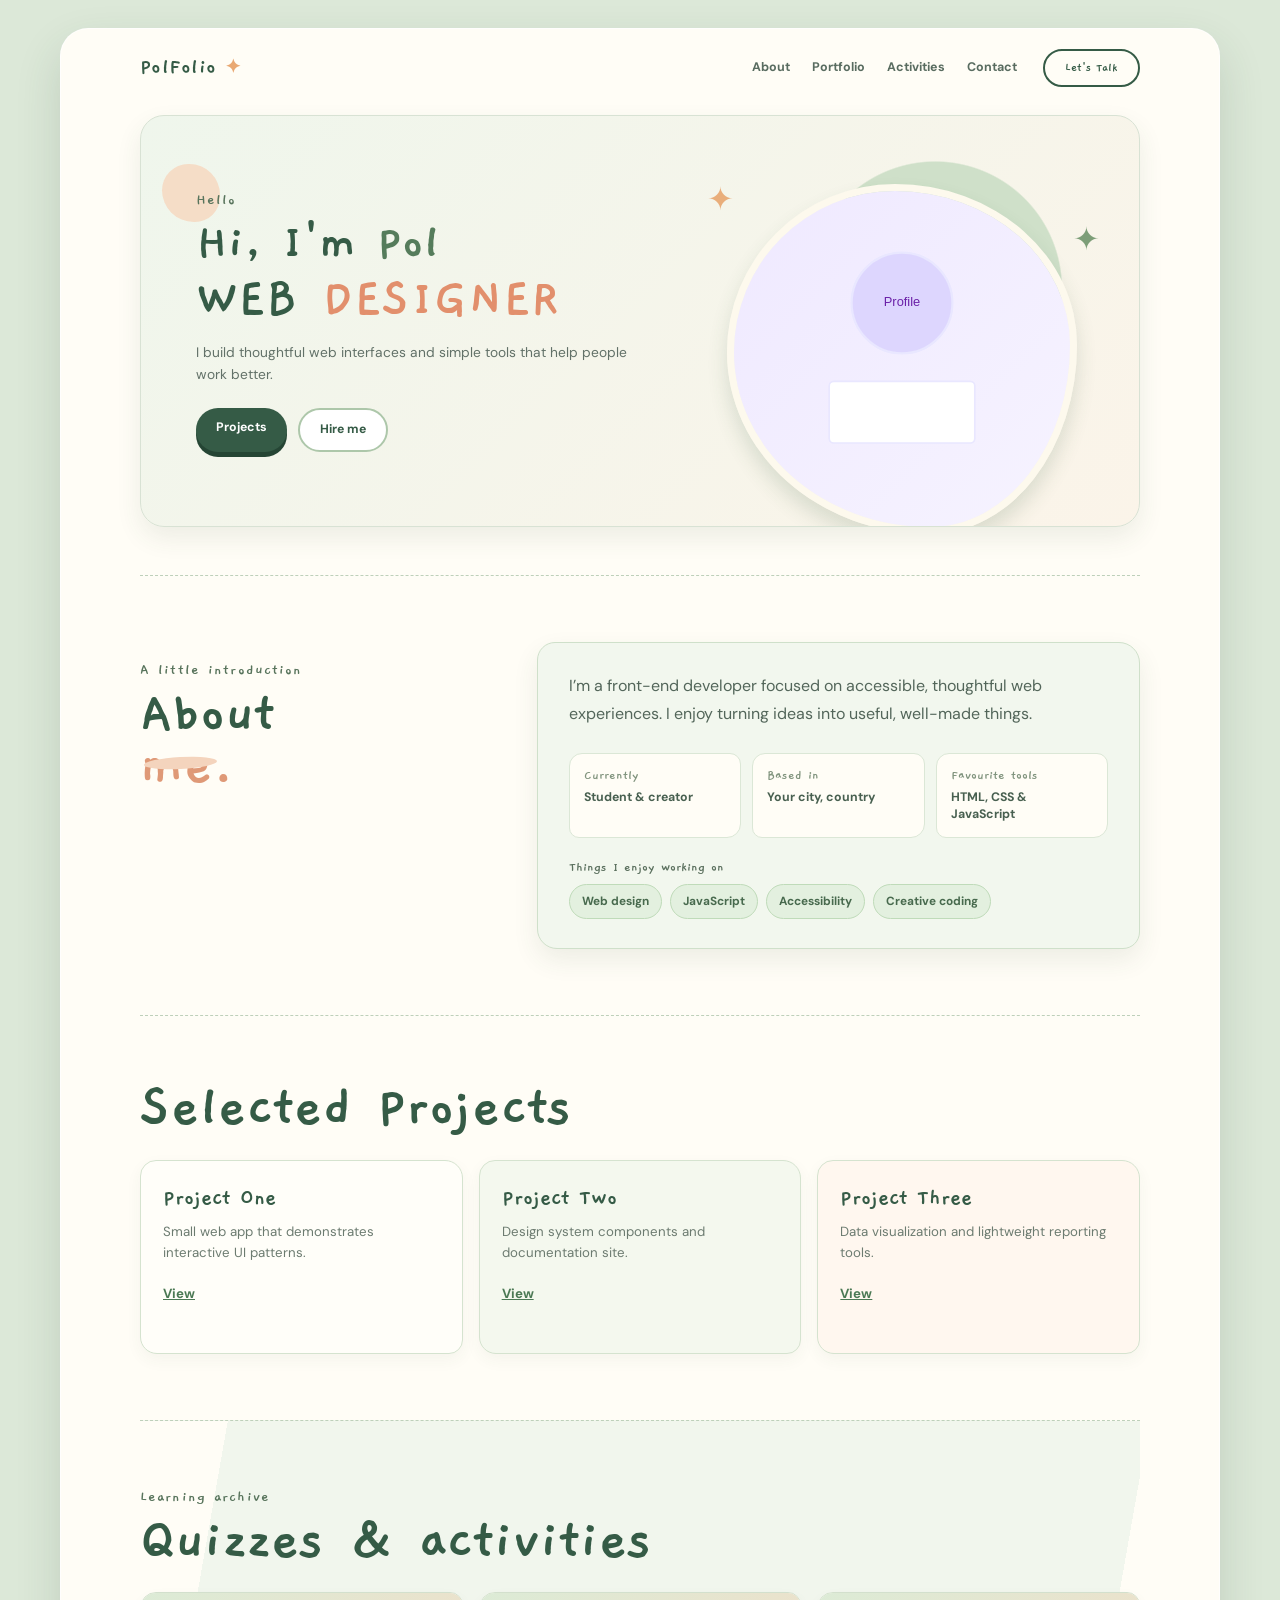
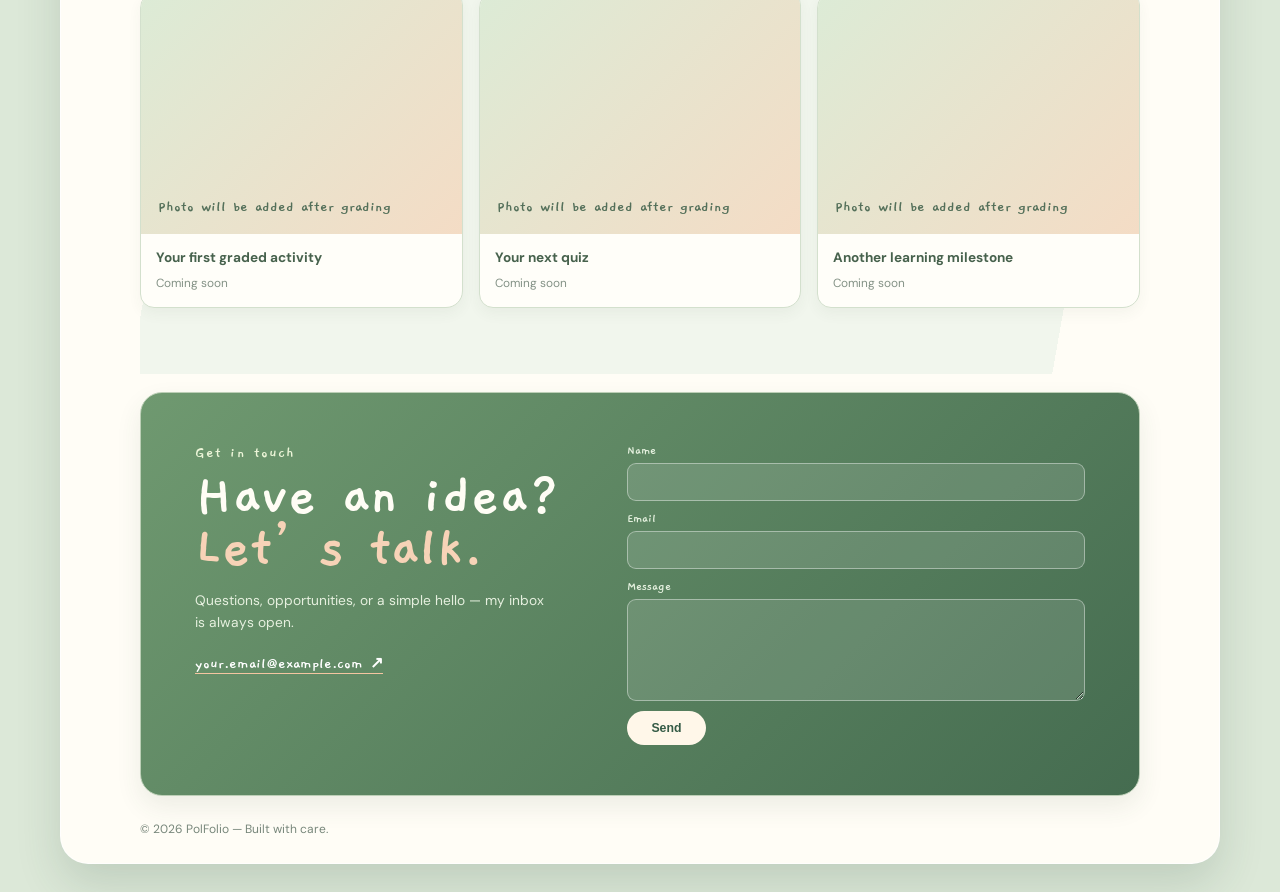
==== index.html @ 937858d8 "Redesign site with Hirono-inspired green theme" ====
<!doctype html>
<html lang="en">
<head>
  <meta charset="utf-8" />
  <meta name="viewport" content="width=device-width,initial-scale=1" />
  <title>PolFolio — Portfolio</title>
  <link rel="stylesheet" href="styles.css">
  <link rel="preconnect" href="https://fonts.googleapis.com">
  <link rel="preconnect" href="https://fonts.gstatic.com" crossorigin>
  <link href="https://fonts.googleapis.com/css2?family=DM+Sans:wght@400;500;600;700&family=Gaegu:wght@400;700&display=swap" rel="stylesheet">
  <meta name="description" content="Portfolio site showcasing projects, skills, and contact." />
  <link rel="icon" href="assets/favicon.ico">
</head>
<body>
  <header class="site-header">
    <div class="container header-inner">
      <a class="logo" href="#">PolFolio</a>
      <nav class="nav" id="site-nav">
        <a href="#about">About</a>
        <a href="#projects">Portfolio</a>
        <a href="#activities">Activities</a>
        <a href="#contact">Contact</a>
      </nav>
      <a class="cta-top" href="#contact">Let's Talk</a>
      <button class="nav-toggle" aria-label="Toggle navigation">☰</button>
    </div>
  </header>

  <main>
    <section class="hero">
      <div class="hero-card container">
        <div class="hero-left">
          <p class="eyebrow">Hello</p>
          <h1 class="hero-title">Hi, I'm <strong>Pol</strong></h1>
          <h2 class="role">WEB <span class="accent">DESIGNER</span></h2>
          <p class="lede">I build thoughtful web interfaces and simple tools that help people work better.</p>
          <div class="hero-cta">
            <a class="btn primary" href="#projects">Projects</a>
            <a class="btn outline" href="#contact">Hire me</a>
          </div>
        </div>
        <div class="hero-right">
          <img class="hero-image" src="assets/profile-placeholder.svg" alt="Profile image placeholder">
        </div>
      </div>
    </section>

    <section id="about" class="about container">
      <div class="about-title">
        <p class="eyebrow">A little introduction</p>
        <h2>About<br><span>me.</span></h2>
      </div>
      <div class="about-body">
        <p class="about-lead">I’m a front-end developer focused on accessible, thoughtful web experiences. I enjoy turning ideas into useful, well-made things.</p>
        <div class="about-facts">
          <div><small>Currently</small><strong>Student &amp; creator</strong></div>
          <div><small>Based in</small><strong>Your city, country</strong></div>
          <div><small>Favourite tools</small><strong>HTML, CSS &amp; JavaScript</strong></div>
        </div>
        <p class="skills-label">Things I enjoy working on</p>
        <ul class="skills">
          <li>Web design</li>
          <li>JavaScript</li>
          <li>Accessibility</li>
          <li>Creative coding</li>
        </ul>
      </div>
    </section>

    <section id="projects" class="projects container">
      <h2>Selected Projects</h2>
      <div class="grid">
        <article class="card">
          <h3>Project One</h3>
          <p>Small web app that demonstrates interactive UI patterns.</p>
          <p><a href="work/project-one.html">View</a></p>
        </article>
        <article class="card">
          <h3>Project Two</h3>
          <p>Design system components and documentation site.</p>
          <p><a href="work/project-two.html">View</a></p>
        </article>
        <article class="card">
          <h3>Project Three</h3>
          <p>Data visualization and lightweight reporting tools.</p>
          <p><a href="work/project-three.html">View</a></p>
        </article>
      </div>
    </section>

    <section id="activities" class="activities container">
      <p class="eyebrow">Learning archive</p>
      <h2>Quizzes &amp; activities</h2>
      <div class="activity-grid" id="activity-grid" aria-live="polite"></div>
    </section>

    <section id="contact" class="contact container">
      <div class="contact-copy"><p class="eyebrow">Get in touch</p><h2>Have an idea?<br><span>Let’s talk.</span></h2><p>Questions, opportunities, or a simple hello — my inbox is always open.</p><a class="contact-email" href="mailto:your.email@example.com">your.email@example.com ↗</a></div>
      <form id="contact-form">
        <label>
          Name
          <input type="text" name="name" required>
        </label>
        <label>
          Email
          <input type="email" name="email" required>
        </label>
        <label>
          Message
          <textarea name="message" rows="5" required></textarea>
        </label>
        <button class="btn" type="submit">Send</button>
      </form>
    </section>
  </main>

  <footer class="site-footer">
    <div class="container">
      <p>© <span id="year"></span> PolFolio — Built with care.</p>
    </div>
  </footer>

  <dialog id="image-dialog"><button aria-label="Close image">×</button><img alt=""></dialog>

  <script src="script.js" defer></script>
</body>
</html>
---- styles.css ----
:root { --forest:#355b46; --leaf:#648c69; --sage:#dce8d8; --mist:#f4f7f0; --cream:#fffdf6; --peach:#f4d4bd; --ink:#34443b; --muted:#718077; --line:#d8e2d4; --shadow:0 11px 26px rgb(52 78 58 / .09); }
* { box-sizing:border-box; }
html { scroll-behavior:smooth; background:var(--sage); }
body { max-width:1160px; margin:28px auto; overflow-x:hidden; border:1px solid rgb(255 255 255 / .8); border-radius:28px; background:var(--cream); color:var(--ink); box-shadow:0 20px 45px rgb(45 72 54 / .16); font-family:"DM Sans",sans-serif; line-height:1.6; }
.container { width:min(100% - 64px,1000px); margin-inline:auto; }
.site-header { min-height:78px; }.header-inner { min-height:78px; display:flex; align-items:center; gap:26px; }.logo { color:var(--forest); text-decoration:none; font:700 1.45rem/1 "Gaegu",cursive; letter-spacing:.02em; }.logo::after { content:" ✦"; color:#e9a872; font-size:.8em; }.nav { display:flex; align-items:center; gap:22px; margin-left:auto; }.nav a { color:#596c60; text-decoration:none; font-size:.78rem; font-weight:700; }.nav a:hover { color:var(--forest); }.cta-top { padding:9px 20px; border:2px solid var(--forest); border-radius:999px; color:var(--forest); text-decoration:none; font:700 .82rem "Gaegu",cursive; }.cta-top:hover { background:var(--forest); color:white; }.nav-toggle { display:none; }

.hero { padding:8px 0 48px; }.hero-card { min-height:410px; display:grid; grid-template-columns:1.05fr .95fr; align-items:center; overflow:hidden; border:1px solid var(--line); border-radius:24px; background:linear-gradient(135deg,#eff6ec,#fbf4e9); box-shadow:var(--shadow); }.hero-left { position:relative; z-index:1; padding:52px 0 52px 55px; }.hero-left::before { content:""; position:absolute; z-index:-1; top:26px; left:21px; width:58px; height:58px; border-radius:46% 54% 44% 56%; background:#f7d8bf; opacity:.8; }.eyebrow { margin:0 0 8px; color:#58745c; font:700 1rem "Gaegu",cursive; letter-spacing:.07em; }.hero-title { margin:0; font:700 clamp(2.1rem,4vw,3.3rem)/.96 "Gaegu",cursive; color:var(--forest); }.hero-title strong { color:#557c5b; }.role { margin:7px 0 0; color:var(--forest); font:700 clamp(2.3rem,4.2vw,3.8rem)/.9 "Gaegu",cursive; letter-spacing:.02em; }.accent { color:#e28f6c; }.lede { max-width:440px; margin:18px 0 23px; color:#627168; font-size:.86rem; }.hero-cta { display:flex; gap:11px; }.btn { display:inline-block; padding:10px 20px; border-radius:999px; text-decoration:none; font-size:.77rem; font-weight:700; transition:transform .18s; }.btn:hover { transform:translateY(-2px) rotate(-1deg); }.btn.primary { background:var(--forest); color:white; box-shadow:0 5px 0 #254534; }.btn.outline { border:2px solid #adc7aa; color:var(--forest); background:white; }.hero-right { position:relative; height:410px; align-self:end; display:flex; align-items:end; justify-content:center; background:radial-gradient(circle at 57% 42%,#cfe0c9 0 35%,transparent 35.4%); }.hero-right::before,.hero-right::after { content:"✦"; position:absolute; color:#e9ae7b; font:2rem "Gaegu",cursive; }.hero-right::before { top:64px; left:42px; }.hero-right::after { right:39px; top:104px; color:#7d9e78; }.hero-image { position:relative; z-index:1; width:min(100%,350px); height:350px; margin-bottom:-8px; object-fit:cover; border:7px solid #fdf9ed; border-radius:48% 52% 42% 58% / 48% 46% 54% 52%; box-shadow:0 12px 20px rgb(59 94 61 / .16); }

.about,.projects,.activities { padding:66px 0; border-top:1px dashed #bed0ba; }.about { display:grid; grid-template-columns:.72fr 1.28fr; gap:58px; }.about h2,.projects h2,.activities h2,.contact h2 { margin:0; color:var(--forest); font:700 clamp(2.5rem,4.7vw,4rem)/.86 "Gaegu",cursive; }.about-title { position:relative; padding-top:18px; }.about-title::after { content:""; position:absolute; left:4px; top:115px; width:73px; height:12px; border-radius:50%; background:#f4d4bd; transform:rotate(-3deg); }.about-title h2 span { color:#df9977; }.about-body { padding:29px 31px; border:1px solid #cfe0ca; border-radius:18px 21px 17px 20px; background:#f2f7ee; box-shadow:var(--shadow); }.about-lead { max-width:620px; margin:0; color:#53665a; font-size:1rem; line-height:1.75; }.about-facts { display:grid; grid-template-columns:repeat(3,1fr); gap:11px; margin:25px 0 20px; }.about-facts div { min-height:85px; padding:14px; border:1px solid #dbe7d6; border-radius:13px 11px 14px 10px; background:var(--cream); }.about-facts small { display:block; margin-bottom:5px; color:#81947e; font:700 .86rem "Gaegu",cursive; }.about-facts strong { display:block; color:#486050; font-size:.77rem; line-height:1.35; }.skills-label { margin:0 0 8px; color:#5b705e; font:700 .9rem "Gaegu",cursive; }.skills { display:flex; flex-wrap:wrap; gap:8px; padding:0; margin:0; list-style:none; }.skills li { padding:7px 12px; border:1px solid #bfdbb9; border-radius:999px; color:#486a4e; background:#e3f0df; font-size:.74rem; font-weight:700; }

.projects h2,.activities h2 { margin-bottom:26px; }.grid,.activity-grid { display:grid; grid-template-columns:repeat(3,1fr); gap:16px; }.card { min-height:194px; padding:22px; border:1px solid #d5e3cf; border-radius:16px 18px 14px 17px; background:#fffef9; box-shadow:0 6px 16px rgb(51 86 57 / .05); transition:transform .18s,box-shadow .18s; }.card:nth-child(2) { background:#f4f8ee; }.card:nth-child(3) { background:#fff7ef; }.card:hover { transform:translateY(-5px) rotate(-.5deg); box-shadow:var(--shadow); }.card h3 { margin:0 0 8px; color:var(--forest); font:700 1.5rem "Gaegu",cursive; }.card p { margin:0; color:#6c7b70; font-size:.83rem; }.card p + p { margin-top:20px; }.card a { color:#4b7954; font-weight:700; }
.activities { background:linear-gradient(100deg,transparent 0 8%,#f1f6ed 8% 92%,transparent 92%); }.activity-card { margin:0; overflow:hidden; border:1px solid #d3e0cd; border-radius:16px 13px 17px 14px; background:#fffef9; box-shadow:0 6px 14px rgb(53 84 59 / .05); cursor:pointer; transition:transform .18s; }.activity-card:hover { transform:rotate(-1deg) translateY(-3px); }.activity-card img,.image-placeholder { width:100%; aspect-ratio:4/3; display:block; object-fit:cover; }.image-placeholder { align-items:end; padding:17px; color:#54705a; background:linear-gradient(135deg,#dcebd6,#f4dcc5); display:flex; font:700 1.02rem "Gaegu",cursive; }.activity-card figcaption { padding:13px 15px; }.activity-card strong { display:block; color:#47624d; font-size:.85rem; }.activity-card small { color:#849286; font-size:.74rem; }

.contact { display:grid; grid-template-columns:.9fr 1.1fr; gap:58px; margin-top:18px; padding:50px 54px; border:1px solid #bccfb6; border-radius:22px; background:linear-gradient(135deg,#6f9970,#456c50); color:white; box-shadow:var(--shadow); }.contact .eyebrow { color:#ecf5d8; }.contact h2 { color:#fffdf5; }.contact h2 span { color:#f7d3b7; }.contact-copy > p:last-of-type { max-width:350px; margin:14px 0 0; color:#e6f0df; font-size:.86rem; }.contact-email { display:inline-block; margin-top:20px; color:white; font:700 1rem "Gaegu",cursive; text-decoration-color:#f4c5a1; text-underline-offset:5px; }.contact form { display:grid; gap:10px; margin:0; text-align:left; }.contact label { display:grid; gap:4px; color:#e5f1df; font:700 .8rem "Gaegu",cursive; }.contact input,.contact textarea { width:100%; padding:10px 12px; border:1px solid rgb(255 255 255 / .4); border-radius:9px; outline:0; background:rgb(255 255 255 / .12); color:white; font:inherit; }.contact input:focus,.contact textarea:focus { border-color:white; background:rgb(255 255 255 / .2); }.contact textarea { resize:vertical; }.contact button { width:max-content; padding:10px 24px; border:0; border-radius:999px; background:#fff7e9; color:var(--forest); cursor:pointer; }.site-footer { padding:24px 0; color:#77867a; font-size:.75rem; }.site-footer p { margin:0; }
dialog { max-width:min(900px,90vw); padding:0; border:0; background:transparent; } dialog::backdrop { background:rgb(37 62 43 / .78); } dialog img { display:block; max-width:100%; max-height:85vh; border:5px solid white; border-radius:15px; } dialog button { position:absolute; top:-43px; right:0; border:0; background:none; color:white; font-size:2rem; cursor:pointer; }
@media (max-width:720px) { html { background:var(--cream); } body { margin:0; border:0; border-radius:0; box-shadow:none; }.container { width:min(100% - 40px,1000px); }.site-header,.header-inner { min-height:64px; }.nav-toggle { display:block; margin-left:auto; border:0; background:none; color:var(--forest); font-size:1.4rem; }.nav { display:none; position:absolute; top:64px; left:0; right:0; z-index:2; padding:19px 20px; border-bottom:1px solid var(--line); background:var(--cream); flex-direction:column; align-items:flex-start; }.nav.open { display:flex; }.cta-top { display:none; }.hero { padding:0 0 43px; }.hero-card { grid-template-columns:1fr; }.hero-left { padding:43px 30px 22px; }.hero-right { height:260px; }.hero-image { width:235px; height:235px; }.about { grid-template-columns:1fr; gap:13px; }.about,.projects,.activities { padding:51px 0; }.about-facts { grid-template-columns:1fr; }.grid,.activity-grid { grid-template-columns:1fr; }.activities { margin-inline:-20px; padding-inline:20px; }.contact { grid-template-columns:1fr; gap:29px; margin-top:0; padding:38px 25px; border-radius:0; }.site-footer { padding:22px 0; } }
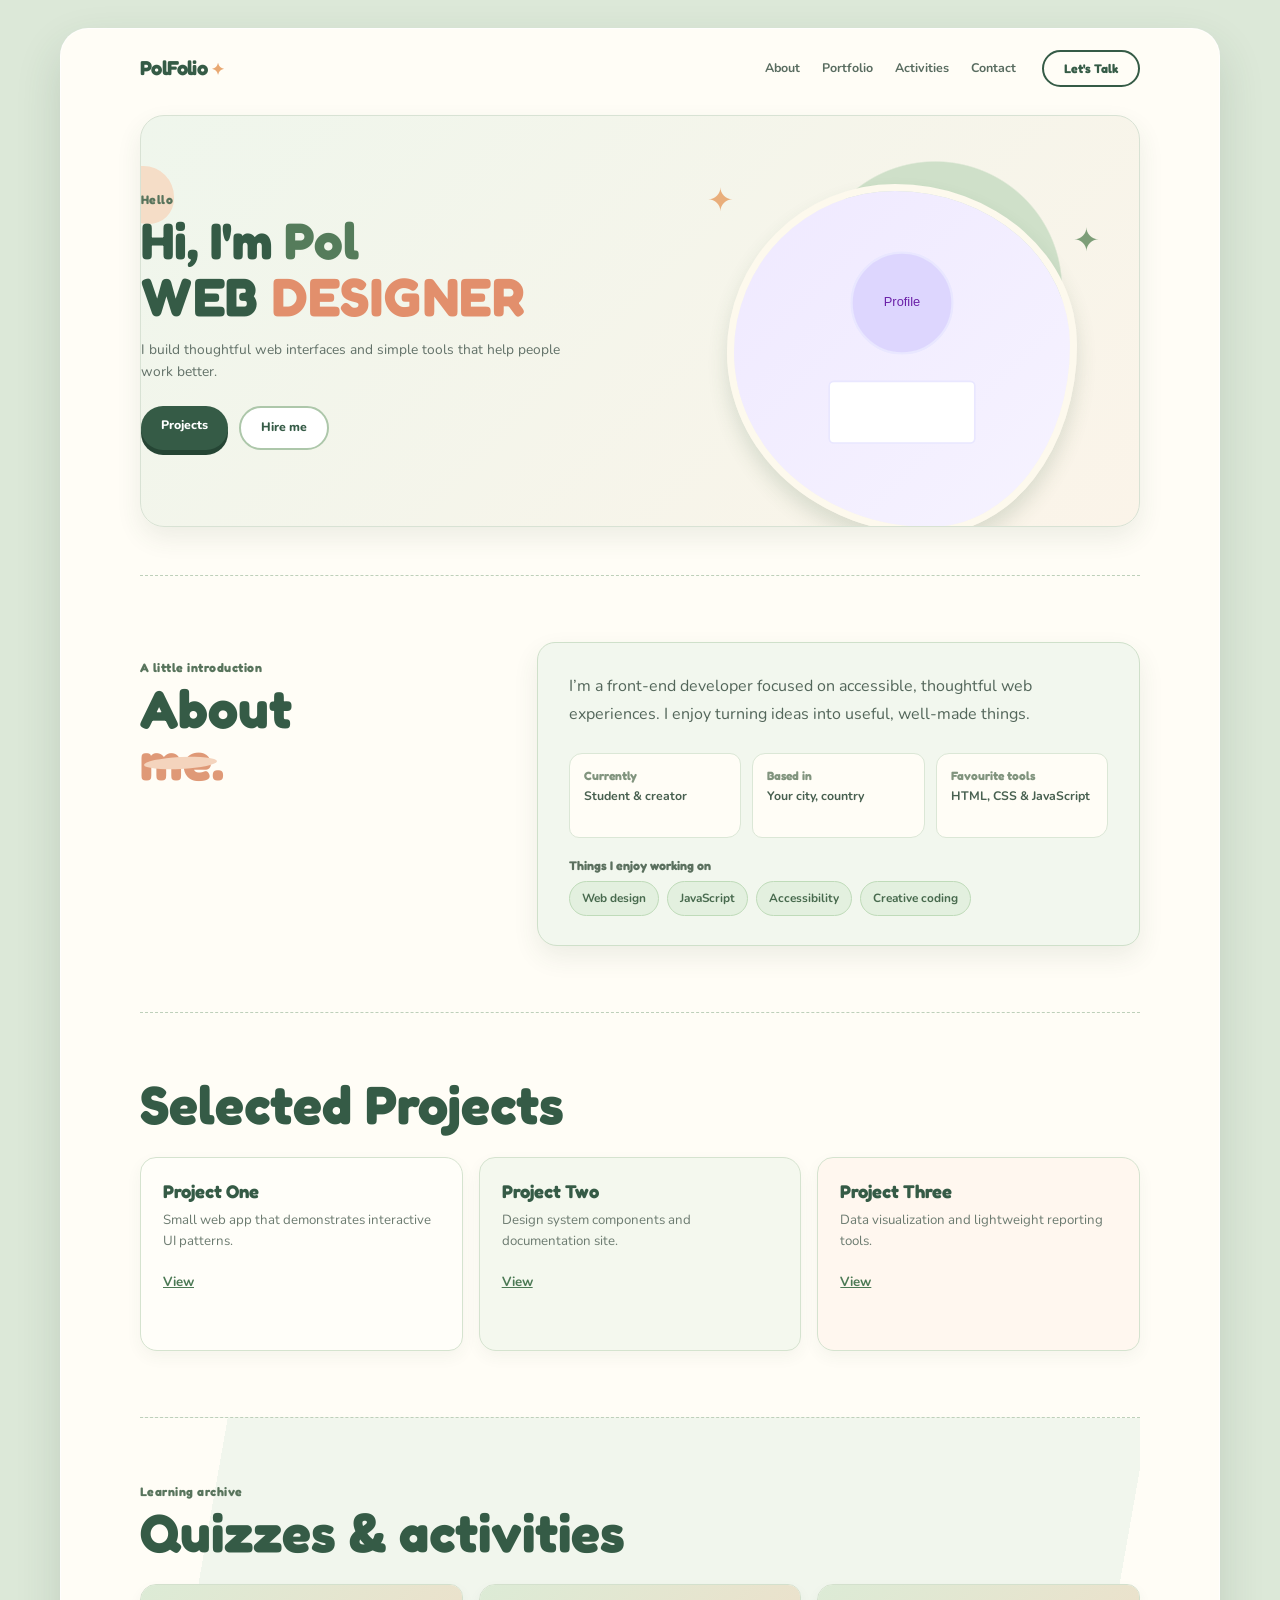
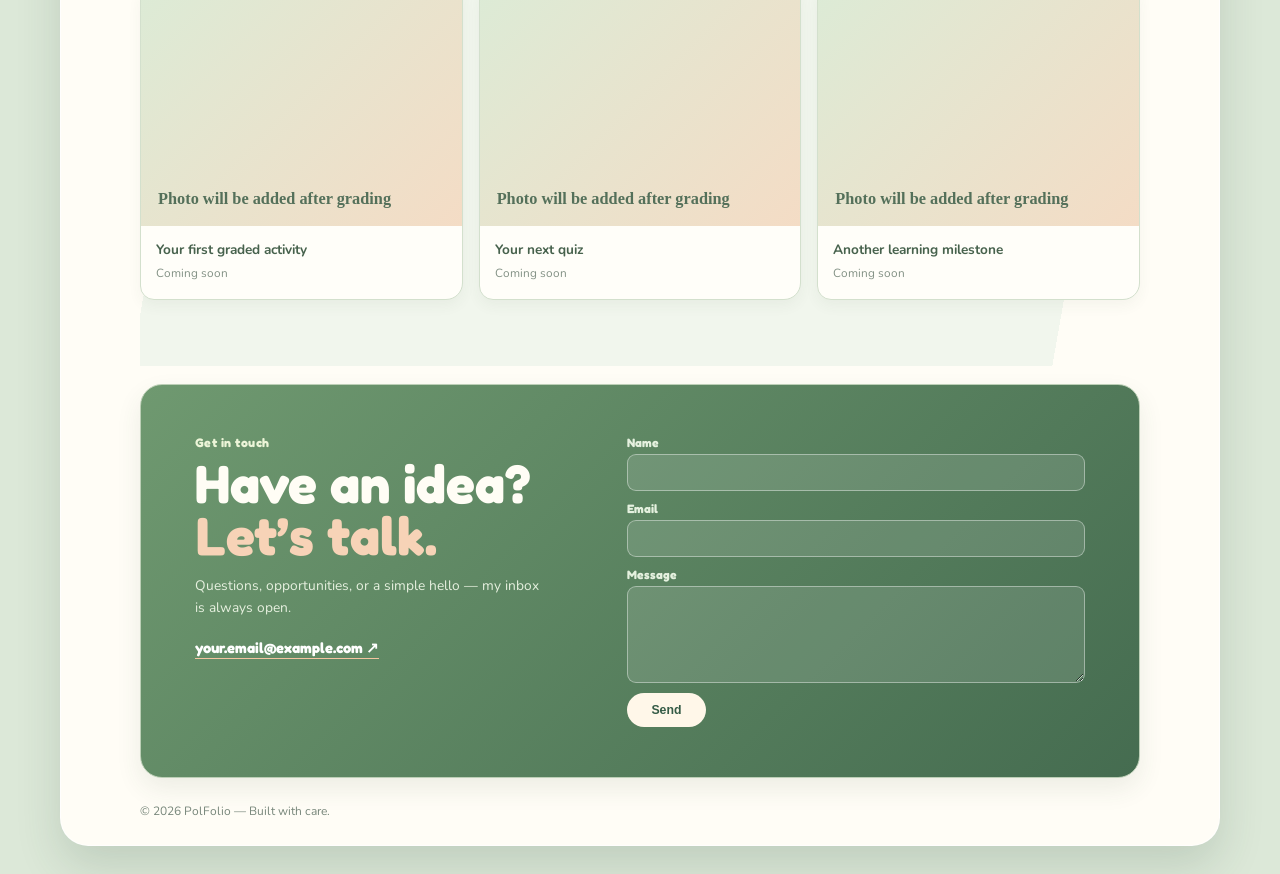
==== commit a87fa60d: "Align page gutters and refine typography" ====
--- a/index.html
+++ b/index.html
@@ -7,7 +7,7 @@
   <link rel="stylesheet" href="styles.css">
   <link rel="preconnect" href="https://fonts.googleapis.com">
   <link rel="preconnect" href="https://fonts.gstatic.com" crossorigin>
-  <link href="https://fonts.googleapis.com/css2?family=DM+Sans:wght@400;500;600;700&family=Gaegu:wght@400;700&display=swap" rel="stylesheet">
+  <link href="https://fonts.googleapis.com/css2?family=Fredoka:wght@400;500;600;700&family=Nunito:wght@400;500;600;700;800&display=swap" rel="stylesheet">
   <meta name="description" content="Portfolio site showcasing projects, skills, and contact." />
   <link rel="icon" href="assets/favicon.ico">
 </head>
--- a/styles.css
+++ b/styles.css
@@ -1,17 +1,16 @@
 :root { --forest:#355b46; --leaf:#648c69; --sage:#dce8d8; --mist:#f4f7f0; --cream:#fffdf6; --peach:#f4d4bd; --ink:#34443b; --muted:#718077; --line:#d8e2d4; --shadow:0 11px 26px rgb(52 78 58 / .09); }
 * { box-sizing:border-box; }
 html { scroll-behavior:smooth; background:var(--sage); }
-body { max-width:1160px; margin:28px auto; overflow-x:hidden; border:1px solid rgb(255 255 255 / .8); border-radius:28px; background:var(--cream); color:var(--ink); box-shadow:0 20px 45px rgb(45 72 54 / .16); font-family:"DM Sans",sans-serif; line-height:1.6; }
-.container { width:min(100% - 64px,1000px); margin-inline:auto; }
-.site-header { min-height:78px; }.header-inner { min-height:78px; display:flex; align-items:center; gap:26px; }.logo { color:var(--forest); text-decoration:none; font:700 1.45rem/1 "Gaegu",cursive; letter-spacing:.02em; }.logo::after { content:" ✦"; color:#e9a872; font-size:.8em; }.nav { display:flex; align-items:center; gap:22px; margin-left:auto; }.nav a { color:#596c60; text-decoration:none; font-size:.78rem; font-weight:700; }.nav a:hover { color:var(--forest); }.cta-top { padding:9px 20px; border:2px solid var(--forest); border-radius:999px; color:var(--forest); text-decoration:none; font:700 .82rem "Gaegu",cursive; }.cta-top:hover { background:var(--forest); color:white; }.nav-toggle { display:none; }
+body { max-width:1160px; margin:28px auto; overflow-x:hidden; border:1px solid rgb(255 255 255 / .8); border-radius:28px; background:var(--cream); color:var(--ink); box-shadow:0 20px 45px rgb(45 72 54 / .16); font-family:"Nunito",Arial,sans-serif; line-height:1.6; }
+.container { width:min(100% - 64px,1000px); margin-inline:auto; }.site-header { min-height:78px; }.header-inner { min-height:78px; display:flex; align-items:center; gap:26px; }.logo { color:var(--forest); text-decoration:none; font:700 1.26rem/1 "Fredoka",Arial,sans-serif; letter-spacing:-.03em; }.logo::after { content:" ✦"; color:#e9a872; font-size:.8em; }.nav { display:flex; align-items:center; gap:22px; margin-left:auto; }.nav a { color:#596c60; text-decoration:none; font-size:.78rem; font-weight:700; }.nav a:hover { color:var(--forest); }.cta-top { padding:9px 20px; border:2px solid var(--forest); border-radius:999px; color:var(--forest); text-decoration:none; font:700 .78rem "Fredoka",Arial,sans-serif; }.cta-top:hover { background:var(--forest); color:white; }.nav-toggle { display:none; }
 
-.hero { padding:8px 0 48px; }.hero-card { min-height:410px; display:grid; grid-template-columns:1.05fr .95fr; align-items:center; overflow:hidden; border:1px solid var(--line); border-radius:24px; background:linear-gradient(135deg,#eff6ec,#fbf4e9); box-shadow:var(--shadow); }.hero-left { position:relative; z-index:1; padding:52px 0 52px 55px; }.hero-left::before { content:""; position:absolute; z-index:-1; top:26px; left:21px; width:58px; height:58px; border-radius:46% 54% 44% 56%; background:#f7d8bf; opacity:.8; }.eyebrow { margin:0 0 8px; color:#58745c; font:700 1rem "Gaegu",cursive; letter-spacing:.07em; }.hero-title { margin:0; font:700 clamp(2.1rem,4vw,3.3rem)/.96 "Gaegu",cursive; color:var(--forest); }.hero-title strong { color:#557c5b; }.role { margin:7px 0 0; color:var(--forest); font:700 clamp(2.3rem,4.2vw,3.8rem)/.9 "Gaegu",cursive; letter-spacing:.02em; }.accent { color:#e28f6c; }.lede { max-width:440px; margin:18px 0 23px; color:#627168; font-size:.86rem; }.hero-cta { display:flex; gap:11px; }.btn { display:inline-block; padding:10px 20px; border-radius:999px; text-decoration:none; font-size:.77rem; font-weight:700; transition:transform .18s; }.btn:hover { transform:translateY(-2px) rotate(-1deg); }.btn.primary { background:var(--forest); color:white; box-shadow:0 5px 0 #254534; }.btn.outline { border:2px solid #adc7aa; color:var(--forest); background:white; }.hero-right { position:relative; height:410px; align-self:end; display:flex; align-items:end; justify-content:center; background:radial-gradient(circle at 57% 42%,#cfe0c9 0 35%,transparent 35.4%); }.hero-right::before,.hero-right::after { content:"✦"; position:absolute; color:#e9ae7b; font:2rem "Gaegu",cursive; }.hero-right::before { top:64px; left:42px; }.hero-right::after { right:39px; top:104px; color:#7d9e78; }.hero-image { position:relative; z-index:1; width:min(100%,350px); height:350px; margin-bottom:-8px; object-fit:cover; border:7px solid #fdf9ed; border-radius:48% 52% 42% 58% / 48% 46% 54% 52%; box-shadow:0 12px 20px rgb(59 94 61 / .16); }
+.hero { padding:8px 0 48px; }.hero-card { min-height:410px; display:grid; grid-template-columns:1.05fr .95fr; align-items:center; overflow:hidden; border:1px solid var(--line); border-radius:24px; background:linear-gradient(135deg,#eff6ec,#fbf4e9); box-shadow:var(--shadow); }.hero-left { position:relative; z-index:1; padding:52px 0; }.hero-left::before { content:""; position:absolute; z-index:-1; top:26px; left:-25px; width:58px; height:58px; border-radius:46% 54% 44% 56%; background:#f7d8bf; opacity:.8; }.eyebrow { margin:0 0 8px; color:#58745c; font:700 .77rem "Fredoka",Arial,sans-serif; letter-spacing:.04em; }.hero-title { margin:0; font:700 clamp(2.1rem,4vw,3.3rem)/.98 "Fredoka",Arial,sans-serif; color:var(--forest); }.hero-title strong { color:#557c5b; }.role { margin:7px 0 0; color:var(--forest); font:700 clamp(2.3rem,4.2vw,3.8rem)/.92 "Fredoka",Arial,sans-serif; letter-spacing:.01em; }.accent { color:#e28f6c; }.lede { max-width:440px; margin:18px 0 23px; color:#627168; font-size:.86rem; }.hero-cta { display:flex; gap:11px; }.btn { display:inline-block; padding:10px 20px; border-radius:999px; text-decoration:none; font-size:.77rem; font-weight:800; transition:transform .18s; }.btn:hover { transform:translateY(-2px) rotate(-1deg); }.btn.primary { background:var(--forest); color:white; box-shadow:0 5px 0 #254534; }.btn.outline { border:2px solid #adc7aa; color:var(--forest); background:white; }.hero-right { position:relative; height:410px; align-self:end; display:flex; align-items:end; justify-content:center; background:radial-gradient(circle at 57% 42%,#cfe0c9 0 35%,transparent 35.4%); }.hero-right::before,.hero-right::after { content:"✦"; position:absolute; color:#e9ae7b; font:2rem "Fredoka",Arial,sans-serif; }.hero-right::before { top:64px; left:42px; }.hero-right::after { right:39px; top:104px; color:#7d9e78; }.hero-image { position:relative; z-index:1; width:min(100%,350px); height:350px; margin-bottom:-8px; object-fit:cover; border:7px solid #fdf9ed; border-radius:48% 52% 42% 58% / 48% 46% 54% 52%; box-shadow:0 12px 20px rgb(59 94 61 / .16); }
 
-.about,.projects,.activities { padding:66px 0; border-top:1px dashed #bed0ba; }.about { display:grid; grid-template-columns:.72fr 1.28fr; gap:58px; }.about h2,.projects h2,.activities h2,.contact h2 { margin:0; color:var(--forest); font:700 clamp(2.5rem,4.7vw,4rem)/.86 "Gaegu",cursive; }.about-title { position:relative; padding-top:18px; }.about-title::after { content:""; position:absolute; left:4px; top:115px; width:73px; height:12px; border-radius:50%; background:#f4d4bd; transform:rotate(-3deg); }.about-title h2 span { color:#df9977; }.about-body { padding:29px 31px; border:1px solid #cfe0ca; border-radius:18px 21px 17px 20px; background:#f2f7ee; box-shadow:var(--shadow); }.about-lead { max-width:620px; margin:0; color:#53665a; font-size:1rem; line-height:1.75; }.about-facts { display:grid; grid-template-columns:repeat(3,1fr); gap:11px; margin:25px 0 20px; }.about-facts div { min-height:85px; padding:14px; border:1px solid #dbe7d6; border-radius:13px 11px 14px 10px; background:var(--cream); }.about-facts small { display:block; margin-bottom:5px; color:#81947e; font:700 .86rem "Gaegu",cursive; }.about-facts strong { display:block; color:#486050; font-size:.77rem; line-height:1.35; }.skills-label { margin:0 0 8px; color:#5b705e; font:700 .9rem "Gaegu",cursive; }.skills { display:flex; flex-wrap:wrap; gap:8px; padding:0; margin:0; list-style:none; }.skills li { padding:7px 12px; border:1px solid #bfdbb9; border-radius:999px; color:#486a4e; background:#e3f0df; font-size:.74rem; font-weight:700; }
+.about,.projects,.activities { padding:66px 0; border-top:1px dashed #bed0ba; }.about { display:grid; grid-template-columns:.72fr 1.28fr; gap:58px; }.about h2,.projects h2,.activities h2,.contact h2 { margin:0; color:var(--forest); font:700 clamp(2.25rem,4.2vw,3.65rem)/.96 "Fredoka",Arial,sans-serif; }.about-title { position:relative; padding-top:18px; }.about-title::after { content:""; position:absolute; left:4px; top:115px; width:73px; height:12px; border-radius:50%; background:#f4d4bd; transform:rotate(-3deg); }.about-title h2 span { color:#df9977; }.about-body { padding:29px 31px; border:1px solid #cfe0ca; border-radius:18px 21px 17px 20px; background:#f2f7ee; box-shadow:var(--shadow); }.about-lead { max-width:620px; margin:0; color:#53665a; font-size:1rem; line-height:1.75; }.about-facts { display:grid; grid-template-columns:repeat(3,1fr); gap:11px; margin:25px 0 20px; }.about-facts div { min-height:85px; padding:14px; border:1px solid #dbe7d6; border-radius:13px 11px 14px 10px; background:var(--cream); }.about-facts small { display:block; margin-bottom:5px; color:#81947e; font:700 .75rem "Fredoka",Arial,sans-serif; }.about-facts strong { display:block; color:#486050; font-size:.77rem; line-height:1.35; }.skills-label { margin:0 0 8px; color:#5b705e; font:700 .78rem "Fredoka",Arial,sans-serif; }.skills { display:flex; flex-wrap:wrap; gap:8px; padding:0; margin:0; list-style:none; }.skills li { padding:7px 12px; border:1px solid #bfdbb9; border-radius:999px; color:#486a4e; background:#e3f0df; font-size:.74rem; font-weight:700; }
 
-.projects h2,.activities h2 { margin-bottom:26px; }.grid,.activity-grid { display:grid; grid-template-columns:repeat(3,1fr); gap:16px; }.card { min-height:194px; padding:22px; border:1px solid #d5e3cf; border-radius:16px 18px 14px 17px; background:#fffef9; box-shadow:0 6px 16px rgb(51 86 57 / .05); transition:transform .18s,box-shadow .18s; }.card:nth-child(2) { background:#f4f8ee; }.card:nth-child(3) { background:#fff7ef; }.card:hover { transform:translateY(-5px) rotate(-.5deg); box-shadow:var(--shadow); }.card h3 { margin:0 0 8px; color:var(--forest); font:700 1.5rem "Gaegu",cursive; }.card p { margin:0; color:#6c7b70; font-size:.83rem; }.card p + p { margin-top:20px; }.card a { color:#4b7954; font-weight:700; }
+.projects h2,.activities h2 { margin-bottom:26px; }.grid,.activity-grid { display:grid; grid-template-columns:repeat(3,1fr); gap:16px; }.card { min-height:194px; padding:22px; border:1px solid #d5e3cf; border-radius:16px 18px 14px 17px; background:#fffef9; box-shadow:0 6px 16px rgb(51 86 57 / .05); transition:transform .18s,box-shadow .18s; }.card:nth-child(2) { background:#f4f8ee; }.card:nth-child(3) { background:#fff7ef; }.card:hover { transform:translateY(-5px) rotate(-.5deg); box-shadow:var(--shadow); }.card h3 { margin:0 0 8px; color:var(--forest); font:700 1.15rem "Fredoka",Arial,sans-serif; }.card p { margin:0; color:#6c7b70; font-size:.83rem; }.card p + p { margin-top:20px; }.card a { color:#4b7954; font-weight:700; }
 .activities { background:linear-gradient(100deg,transparent 0 8%,#f1f6ed 8% 92%,transparent 92%); }.activity-card { margin:0; overflow:hidden; border:1px solid #d3e0cd; border-radius:16px 13px 17px 14px; background:#fffef9; box-shadow:0 6px 14px rgb(53 84 59 / .05); cursor:pointer; transition:transform .18s; }.activity-card:hover { transform:rotate(-1deg) translateY(-3px); }.activity-card img,.image-placeholder { width:100%; aspect-ratio:4/3; display:block; object-fit:cover; }.image-placeholder { align-items:end; padding:17px; color:#54705a; background:linear-gradient(135deg,#dcebd6,#f4dcc5); display:flex; font:700 1.02rem "Gaegu",cursive; }.activity-card figcaption { padding:13px 15px; }.activity-card strong { display:block; color:#47624d; font-size:.85rem; }.activity-card small { color:#849286; font-size:.74rem; }
 
-.contact { display:grid; grid-template-columns:.9fr 1.1fr; gap:58px; margin-top:18px; padding:50px 54px; border:1px solid #bccfb6; border-radius:22px; background:linear-gradient(135deg,#6f9970,#456c50); color:white; box-shadow:var(--shadow); }.contact .eyebrow { color:#ecf5d8; }.contact h2 { color:#fffdf5; }.contact h2 span { color:#f7d3b7; }.contact-copy > p:last-of-type { max-width:350px; margin:14px 0 0; color:#e6f0df; font-size:.86rem; }.contact-email { display:inline-block; margin-top:20px; color:white; font:700 1rem "Gaegu",cursive; text-decoration-color:#f4c5a1; text-underline-offset:5px; }.contact form { display:grid; gap:10px; margin:0; text-align:left; }.contact label { display:grid; gap:4px; color:#e5f1df; font:700 .8rem "Gaegu",cursive; }.contact input,.contact textarea { width:100%; padding:10px 12px; border:1px solid rgb(255 255 255 / .4); border-radius:9px; outline:0; background:rgb(255 255 255 / .12); color:white; font:inherit; }.contact input:focus,.contact textarea:focus { border-color:white; background:rgb(255 255 255 / .2); }.contact textarea { resize:vertical; }.contact button { width:max-content; padding:10px 24px; border:0; border-radius:999px; background:#fff7e9; color:var(--forest); cursor:pointer; }.site-footer { padding:24px 0; color:#77867a; font-size:.75rem; }.site-footer p { margin:0; }
+.contact { display:grid; grid-template-columns:.9fr 1.1fr; gap:58px; margin-top:18px; padding:50px 54px; border:1px solid #bccfb6; border-radius:22px; background:linear-gradient(135deg,#6f9970,#456c50); color:white; box-shadow:var(--shadow); }.contact .eyebrow { color:#ecf5d8; }.contact h2 { color:#fffdf5; }.contact h2 span { color:#f7d3b7; }.contact-copy > p:last-of-type { max-width:350px; margin:14px 0 0; color:#e6f0df; font-size:.86rem; }.contact-email { display:inline-block; margin-top:20px; color:white; font:700 .92rem "Fredoka",Arial,sans-serif; text-decoration-color:#f4c5a1; text-underline-offset:5px; }.contact form { display:grid; gap:10px; margin:0; text-align:left; }.contact label { display:grid; gap:4px; color:#e5f1df; font:700 .76rem "Fredoka",Arial,sans-serif; }.contact input,.contact textarea { width:100%; padding:10px 12px; border:1px solid rgb(255 255 255 / .4); border-radius:9px; outline:0; background:rgb(255 255 255 / .12); color:white; font:inherit; }.contact input:focus,.contact textarea:focus { border-color:white; background:rgb(255 255 255 / .2); }.contact textarea { resize:vertical; }.contact button { width:max-content; padding:10px 24px; border:0; border-radius:999px; background:#fff7e9; color:var(--forest); cursor:pointer; }.site-footer { padding:24px 0; color:#77867a; font-size:.75rem; }.site-footer p { margin:0; }
 dialog { max-width:min(900px,90vw); padding:0; border:0; background:transparent; } dialog::backdrop { background:rgb(37 62 43 / .78); } dialog img { display:block; max-width:100%; max-height:85vh; border:5px solid white; border-radius:15px; } dialog button { position:absolute; top:-43px; right:0; border:0; background:none; color:white; font-size:2rem; cursor:pointer; }
 @media (max-width:720px) { html { background:var(--cream); } body { margin:0; border:0; border-radius:0; box-shadow:none; }.container { width:min(100% - 40px,1000px); }.site-header,.header-inner { min-height:64px; }.nav-toggle { display:block; margin-left:auto; border:0; background:none; color:var(--forest); font-size:1.4rem; }.nav { display:none; position:absolute; top:64px; left:0; right:0; z-index:2; padding:19px 20px; border-bottom:1px solid var(--line); background:var(--cream); flex-direction:column; align-items:flex-start; }.nav.open { display:flex; }.cta-top { display:none; }.hero { padding:0 0 43px; }.hero-card { grid-template-columns:1fr; }.hero-left { padding:43px 30px 22px; }.hero-right { height:260px; }.hero-image { width:235px; height:235px; }.about { grid-template-columns:1fr; gap:13px; }.about,.projects,.activities { padding:51px 0; }.about-facts { grid-template-columns:1fr; }.grid,.activity-grid { grid-template-columns:1fr; }.activities { margin-inline:-20px; padding-inline:20px; }.contact { grid-template-columns:1fr; gap:29px; margin-top:0; padding:38px 25px; border-radius:0; }.site-footer { padding:22px 0; } }
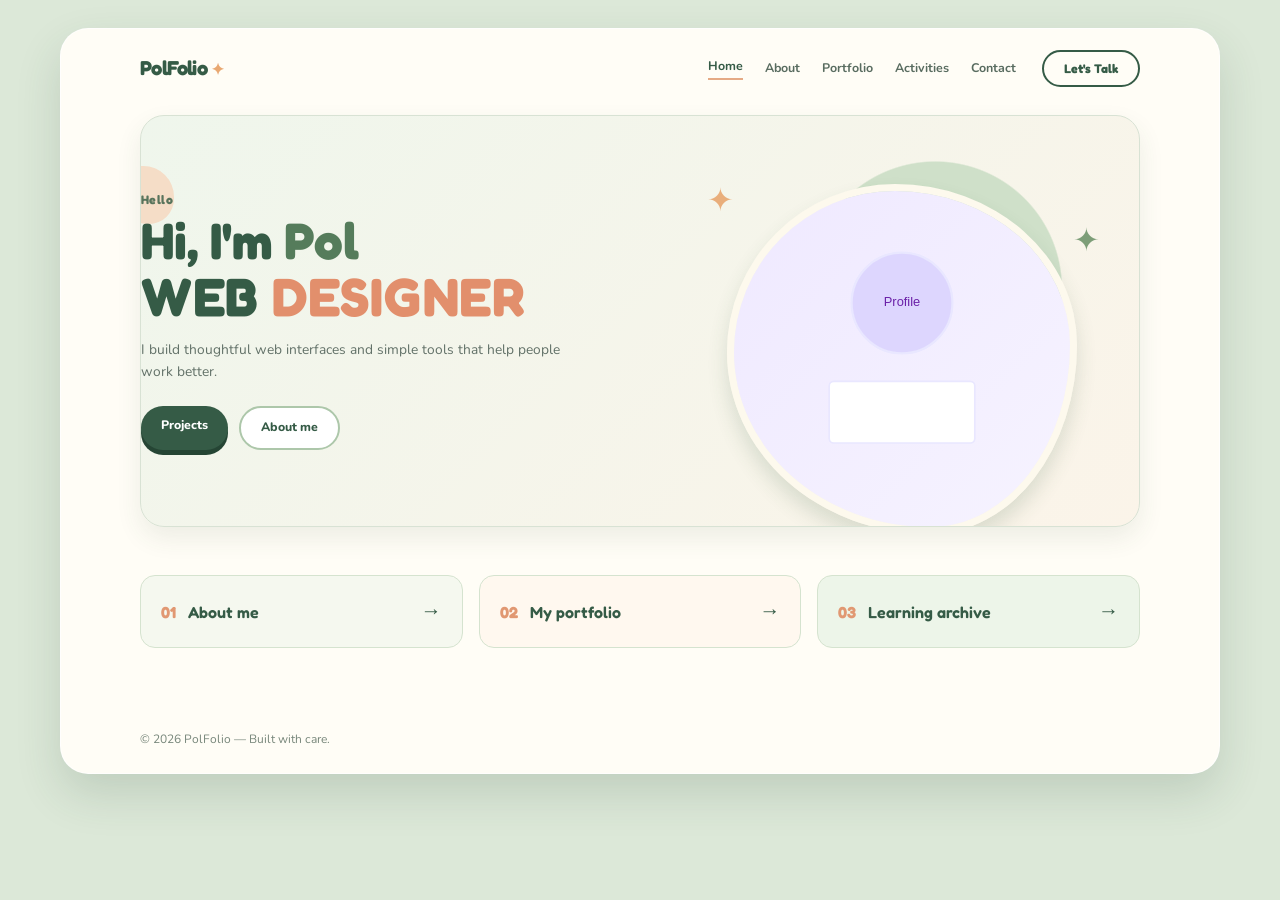
==== commit 0a2a56f0: "Split portfolio into pages and categorize activities" ====
--- a/index.html
+++ b/index.html
@@ -1,127 +1 @@
-<!doctype html>
-<html lang="en">
-<head>
-  <meta charset="utf-8" />
-  <meta name="viewport" content="width=device-width,initial-scale=1" />
-  <title>PolFolio — Portfolio</title>
-  <link rel="stylesheet" href="styles.css">
-  <link rel="preconnect" href="https://fonts.googleapis.com">
-  <link rel="preconnect" href="https://fonts.gstatic.com" crossorigin>
-  <link href="https://fonts.googleapis.com/css2?family=Fredoka:wght@400;500;600;700&family=Nunito:wght@400;500;600;700;800&display=swap" rel="stylesheet">
-  <meta name="description" content="Portfolio site showcasing projects, skills, and contact." />
-  <link rel="icon" href="assets/favicon.ico">
-</head>
-<body>
-  <header class="site-header">
-    <div class="container header-inner">
-      <a class="logo" href="#">PolFolio</a>
-      <nav class="nav" id="site-nav">
-        <a href="#about">About</a>
-        <a href="#projects">Portfolio</a>
-        <a href="#activities">Activities</a>
-        <a href="#contact">Contact</a>
-      </nav>
-      <a class="cta-top" href="#contact">Let's Talk</a>
-      <button class="nav-toggle" aria-label="Toggle navigation">☰</button>
-    </div>
-  </header>
-
-  <main>
-    <section class="hero">
-      <div class="hero-card container">
-        <div class="hero-left">
-          <p class="eyebrow">Hello</p>
-          <h1 class="hero-title">Hi, I'm <strong>Pol</strong></h1>
-          <h2 class="role">WEB <span class="accent">DESIGNER</span></h2>
-          <p class="lede">I build thoughtful web interfaces and simple tools that help people work better.</p>
-          <div class="hero-cta">
-            <a class="btn primary" href="#projects">Projects</a>
-            <a class="btn outline" href="#contact">Hire me</a>
-          </div>
-        </div>
-        <div class="hero-right">
-          <img class="hero-image" src="assets/profile-placeholder.svg" alt="Profile image placeholder">
-        </div>
-      </div>
-    </section>
-
-    <section id="about" class="about container">
-      <div class="about-title">
-        <p class="eyebrow">A little introduction</p>
-        <h2>About<br><span>me.</span></h2>
-      </div>
-      <div class="about-body">
-        <p class="about-lead">I’m a front-end developer focused on accessible, thoughtful web experiences. I enjoy turning ideas into useful, well-made things.</p>
-        <div class="about-facts">
-          <div><small>Currently</small><strong>Student &amp; creator</strong></div>
-          <div><small>Based in</small><strong>Your city, country</strong></div>
-          <div><small>Favourite tools</small><strong>HTML, CSS &amp; JavaScript</strong></div>
-        </div>
-        <p class="skills-label">Things I enjoy working on</p>
-        <ul class="skills">
-          <li>Web design</li>
-          <li>JavaScript</li>
-          <li>Accessibility</li>
-          <li>Creative coding</li>
-        </ul>
-      </div>
-    </section>
-
-    <section id="projects" class="projects container">
-      <h2>Selected Projects</h2>
-      <div class="grid">
-        <article class="card">
-          <h3>Project One</h3>
-          <p>Small web app that demonstrates interactive UI patterns.</p>
-          <p><a href="work/project-one.html">View</a></p>
-        </article>
-        <article class="card">
-          <h3>Project Two</h3>
-          <p>Design system components and documentation site.</p>
-          <p><a href="work/project-two.html">View</a></p>
-        </article>
-        <article class="card">
-          <h3>Project Three</h3>
-          <p>Data visualization and lightweight reporting tools.</p>
-          <p><a href="work/project-three.html">View</a></p>
-        </article>
-      </div>
-    </section>
-
-    <section id="activities" class="activities container">
-      <p class="eyebrow">Learning archive</p>
-      <h2>Quizzes &amp; activities</h2>
-      <div class="activity-grid" id="activity-grid" aria-live="polite"></div>
-    </section>
-
-    <section id="contact" class="contact container">
-      <div class="contact-copy"><p class="eyebrow">Get in touch</p><h2>Have an idea?<br><span>Let’s talk.</span></h2><p>Questions, opportunities, or a simple hello — my inbox is always open.</p><a class="contact-email" href="mailto:your.email@example.com">your.email@example.com ↗</a></div>
-      <form id="contact-form">
-        <label>
-          Name
-          <input type="text" name="name" required>
-        </label>
-        <label>
-          Email
-          <input type="email" name="email" required>
-        </label>
-        <label>
-          Message
-          <textarea name="message" rows="5" required></textarea>
-        </label>
-        <button class="btn" type="submit">Send</button>
-      </form>
-    </section>
-  </main>
-
-  <footer class="site-footer">
-    <div class="container">
-      <p>© <span id="year"></span> PolFolio — Built with care.</p>
-    </div>
-  </footer>
-
-  <dialog id="image-dialog"><button aria-label="Close image">×</button><img alt=""></dialog>
-
-  <script src="script.js" defer></script>
-</body>
-</html>
+<!doctype html><html lang="en"><head><meta charset="utf-8"><meta name="viewport" content="width=device-width,initial-scale=1"><title>PolFolio — Home</title><link rel="preconnect" href="https://fonts.googleapis.com"><link rel="preconnect" href="https://fonts.gstatic.com" crossorigin><link href="https://fonts.googleapis.com/css2?family=Fredoka:wght@400;500;600;700&family=Nunito:wght@400;500;600;700;800&display=swap" rel="stylesheet"><link rel="stylesheet" href="styles.css"></head><body><header class="site-header"><div class="container header-inner"><a class="logo" href="index.html">PolFolio</a><nav class="nav" id="site-nav"><a class="active" href="index.html">Home</a><a href="about.html">About</a><a href="portfolio.html">Portfolio</a><a href="activities.html">Activities</a><a href="contact.html">Contact</a></nav><a class="cta-top" href="contact.html">Let's Talk</a><button class="nav-toggle" aria-label="Toggle navigation" aria-expanded="false">☰</button></div></header><main><section class="hero container"><div class="hero-card"><div class="hero-left"><p class="eyebrow">Hello</p><h1 class="hero-title">Hi, I'm <strong>Pol</strong></h1><h2 class="role">WEB <span class="accent">DESIGNER</span></h2><p class="lede">I build thoughtful web interfaces and simple tools that help people work better.</p><div class="hero-cta"><a class="btn primary" href="portfolio.html">Projects</a><a class="btn outline" href="about.html">About me</a></div></div><div class="hero-right"><img class="hero-image" src="assets/profile-placeholder.svg" alt="Profile image placeholder"></div></div></section><section class="home-links container"><a href="about.html"><span>01</span><strong>About me</strong><i>→</i></a><a href="portfolio.html"><span>02</span><strong>My portfolio</strong><i>→</i></a><a href="activities.html"><span>03</span><strong>Learning archive</strong><i>→</i></a></section></main><footer class="site-footer"><div class="container"><p>© <span id="year"></span> PolFolio — Built with care.</p></div></footer><script src="script.js" defer></script></body></html>
--- a/styles.css
+++ b/styles.css
@@ -13,4 +13,5 @@
 
 .contact { display:grid; grid-template-columns:.9fr 1.1fr; gap:58px; margin-top:18px; padding:50px 54px; border:1px solid #bccfb6; border-radius:22px; background:linear-gradient(135deg,#6f9970,#456c50); color:white; box-shadow:var(--shadow); }.contact .eyebrow { color:#ecf5d8; }.contact h2 { color:#fffdf5; }.contact h2 span { color:#f7d3b7; }.contact-copy > p:last-of-type { max-width:350px; margin:14px 0 0; color:#e6f0df; font-size:.86rem; }.contact-email { display:inline-block; margin-top:20px; color:white; font:700 .92rem "Fredoka",Arial,sans-serif; text-decoration-color:#f4c5a1; text-underline-offset:5px; }.contact form { display:grid; gap:10px; margin:0; text-align:left; }.contact label { display:grid; gap:4px; color:#e5f1df; font:700 .76rem "Fredoka",Arial,sans-serif; }.contact input,.contact textarea { width:100%; padding:10px 12px; border:1px solid rgb(255 255 255 / .4); border-radius:9px; outline:0; background:rgb(255 255 255 / .12); color:white; font:inherit; }.contact input:focus,.contact textarea:focus { border-color:white; background:rgb(255 255 255 / .2); }.contact textarea { resize:vertical; }.contact button { width:max-content; padding:10px 24px; border:0; border-radius:999px; background:#fff7e9; color:var(--forest); cursor:pointer; }.site-footer { padding:24px 0; color:#77867a; font-size:.75rem; }.site-footer p { margin:0; }
 dialog { max-width:min(900px,90vw); padding:0; border:0; background:transparent; } dialog::backdrop { background:rgb(37 62 43 / .78); } dialog img { display:block; max-width:100%; max-height:85vh; border:5px solid white; border-radius:15px; } dialog button { position:absolute; top:-43px; right:0; border:0; background:none; color:white; font-size:2rem; cursor:pointer; }
-@media (max-width:720px) { html { background:var(--cream); } body { margin:0; border:0; border-radius:0; box-shadow:none; }.container { width:min(100% - 40px,1000px); }.site-header,.header-inner { min-height:64px; }.nav-toggle { display:block; margin-left:auto; border:0; background:none; color:var(--forest); font-size:1.4rem; }.nav { display:none; position:absolute; top:64px; left:0; right:0; z-index:2; padding:19px 20px; border-bottom:1px solid var(--line); background:var(--cream); flex-direction:column; align-items:flex-start; }.nav.open { display:flex; }.cta-top { display:none; }.hero { padding:0 0 43px; }.hero-card { grid-template-columns:1fr; }.hero-left { padding:43px 30px 22px; }.hero-right { height:260px; }.hero-image { width:235px; height:235px; }.about { grid-template-columns:1fr; gap:13px; }.about,.projects,.activities { padding:51px 0; }.about-facts { grid-template-columns:1fr; }.grid,.activity-grid { grid-template-columns:1fr; }.activities { margin-inline:-20px; padding-inline:20px; }.contact { grid-template-columns:1fr; gap:29px; margin-top:0; padding:38px 25px; border-radius:0; }.site-footer { padding:22px 0; } }
+.nav a.active { color:var(--forest); }.nav a.active::after { content:""; display:block; height:2px; margin-top:3px; background:#e5aa85; }.home-links { display:grid; grid-template-columns:repeat(3,1fr); gap:16px; padding-bottom:58px; }.home-links a { display:grid; grid-template-columns:auto 1fr auto; gap:12px; align-items:center; padding:19px 20px; border:1px solid #d5e3cf; border-radius:15px; color:var(--forest); background:#f5f8ef; text-decoration:none; }.home-links a:nth-child(2) { background:#fff8ef; }.home-links a:nth-child(3) { background:#edf5e9; }.home-links span,.archive-heading span { color:#e19872; font:700 1rem "Fredoka",Arial,sans-serif; }.home-links strong { font:600 1rem "Fredoka",Arial,sans-serif; }.home-links i { font-style:normal; font-size:1.3rem; }.page { padding:44px 0 65px; }.page-intro { padding:18px 0 39px; }.page-intro h1 { margin:0; color:var(--forest); font:700 clamp(2.6rem,5.2vw,4.4rem)/.96 "Fredoka",Arial,sans-serif; }.page-intro h1 span { color:#df9977; }.page-intro p:last-child { max-width:500px; margin:13px 0 0; color:var(--muted); }.about-page,.project-page { padding:42px 0 0; }.archive { padding:35px 0; border-top:1px dashed #bed0ba; }.archive:first-of-type { border-top:0; }.archive-heading { display:flex; align-items:baseline; gap:11px; margin-bottom:20px; }.archive-heading h2 { margin:0; color:var(--forest); font:700 2rem "Fredoka",Arial,sans-serif; }
+@media (max-width:720px) { html { background:var(--cream); } body { margin:0; border:0; border-radius:0; box-shadow:none; }.container { width:min(100% - 40px,1000px); }.site-header,.header-inner { min-height:64px; }.nav-toggle { display:block; margin-left:auto; border:0; background:none; color:var(--forest); font-size:1.4rem; }.nav { display:none; position:absolute; top:64px; left:0; right:0; z-index:2; padding:19px 20px; border-bottom:1px solid var(--line); background:var(--cream); flex-direction:column; align-items:flex-start; }.nav.open { display:flex; }.cta-top { display:none; }.hero { padding:0 0 43px; }.hero-card { grid-template-columns:1fr; }.hero-left { padding:43px 30px 22px; }.hero-right { height:260px; }.hero-image { width:235px; height:235px; }.about { grid-template-columns:1fr; gap:13px; }.about,.projects,.activities { padding:51px 0; }.about-facts { grid-template-columns:1fr; }.grid,.activity-grid,.home-links { grid-template-columns:1fr; }.activities { margin-inline:-20px; padding-inline:20px; }.contact { grid-template-columns:1fr; gap:29px; margin-top:0; padding:38px 25px; border-radius:0; }.site-footer { padding:22px 0; } }
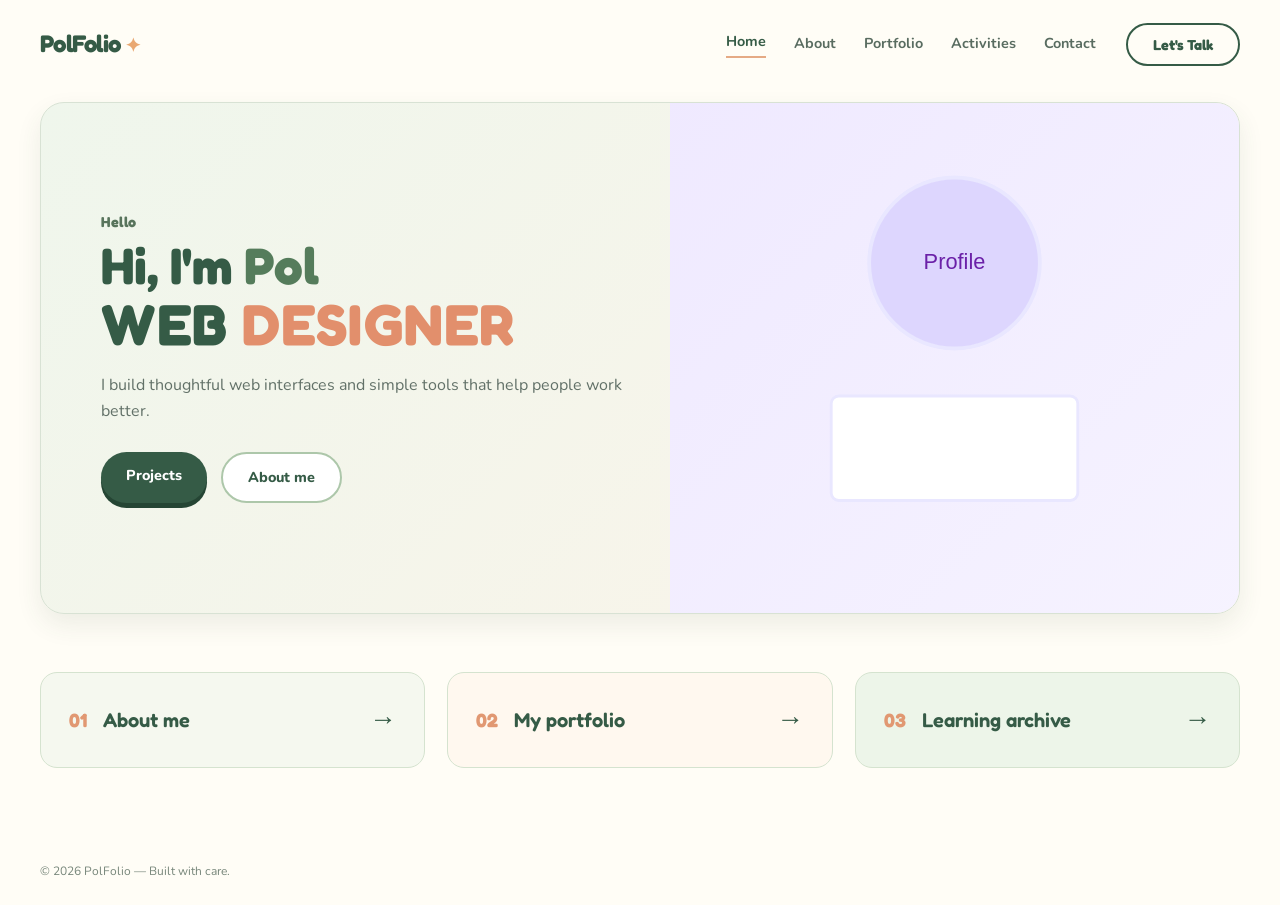
==== commit 45e93c10: "Add ID verification project and format source files" ====
--- a/index.html
+++ b/index.html
@@ -1 +1,76 @@
-<!doctype html><html lang="en"><head><meta charset="utf-8"><meta name="viewport" content="width=device-width,initial-scale=1"><title>PolFolio — Home</title><link rel="preconnect" href="https://fonts.googleapis.com"><link rel="preconnect" href="https://fonts.gstatic.com" crossorigin><link href="https://fonts.googleapis.com/css2?family=Fredoka:wght@400;500;600;700&family=Nunito:wght@400;500;600;700;800&display=swap" rel="stylesheet"><link rel="stylesheet" href="styles.css"></head><body><header class="site-header"><div class="container header-inner"><a class="logo" href="index.html">PolFolio</a><nav class="nav" id="site-nav"><a class="active" href="index.html">Home</a><a href="about.html">About</a><a href="portfolio.html">Portfolio</a><a href="activities.html">Activities</a><a href="contact.html">Contact</a></nav><a class="cta-top" href="contact.html">Let's Talk</a><button class="nav-toggle" aria-label="Toggle navigation" aria-expanded="false">☰</button></div></header><main><section class="hero container"><div class="hero-card"><div class="hero-left"><p class="eyebrow">Hello</p><h1 class="hero-title">Hi, I'm <strong>Pol</strong></h1><h2 class="role">WEB <span class="accent">DESIGNER</span></h2><p class="lede">I build thoughtful web interfaces and simple tools that help people work better.</p><div class="hero-cta"><a class="btn primary" href="portfolio.html">Projects</a><a class="btn outline" href="about.html">About me</a></div></div><div class="hero-right"><img class="hero-image" src="assets/profile-placeholder.svg" alt="Profile image placeholder"></div></div></section><section class="home-links container"><a href="about.html"><span>01</span><strong>About me</strong><i>→</i></a><a href="portfolio.html"><span>02</span><strong>My portfolio</strong><i>→</i></a><a href="activities.html"><span>03</span><strong>Learning archive</strong><i>→</i></a></section></main><footer class="site-footer"><div class="container"><p>© <span id="year"></span> PolFolio — Built with care.</p></div></footer><script src="script.js" defer></script></body></html>
+<!doctype html>
+<html lang="en">
+  <head>
+    <meta charset="utf-8" />
+    <meta name="viewport" content="width=device-width,initial-scale=1" />
+    <title>PolFolio — Home</title>
+    <link rel="preconnect" href="https://fonts.googleapis.com" />
+    <link rel="preconnect" href="https://fonts.gstatic.com" crossorigin />
+    <link
+      href="https://fonts.googleapis.com/css2?family=Fredoka:wght@400;500;600;700&family=Nunito:wght@400;500;600;700;800&display=swap"
+      rel="stylesheet"
+    />
+    <link rel="stylesheet" href="styles.css" />
+  </head>
+  <body>
+    <header class="site-header">
+      <div class="container header-inner">
+        <a class="logo" href="index.html">PolFolio</a>
+        <nav class="nav" id="site-nav">
+          <a class="active" href="index.html">Home</a
+          ><a href="about.html">About</a><a href="portfolio.html">Portfolio</a
+          ><a href="activities.html">Activities</a
+          ><a href="contact.html">Contact</a>
+        </nav>
+        <a class="cta-top" href="contact.html">Let's Talk</a
+        ><button
+          class="nav-toggle"
+          aria-label="Toggle navigation"
+          aria-expanded="false"
+        >
+          ☰
+        </button>
+      </div>
+    </header>
+    <main>
+      <section class="hero container">
+        <div class="hero-card">
+          <div class="hero-left">
+            <p class="eyebrow">Hello</p>
+            <h1 class="hero-title">Hi, I'm <strong>Pol</strong></h1>
+            <h2 class="role">WEB <span class="accent">DESIGNER</span></h2>
+            <p class="lede">
+              I build thoughtful web interfaces and simple tools that help
+              people work better.
+            </p>
+            <div class="hero-cta">
+              <a class="btn primary" href="portfolio.html">Projects</a
+              ><a class="btn outline" href="about.html">About me</a>
+            </div>
+          </div>
+          <div class="hero-right">
+            <img
+              class="hero-image"
+              src="assets/profile-placeholder.svg"
+              alt="Profile image placeholder"
+            />
+          </div>
+        </div>
+      </section>
+      <section class="home-links container">
+        <a href="about.html"><span>01</span><strong>About me</strong><i>→</i></a
+        ><a href="portfolio.html"
+          ><span>02</span><strong>My portfolio</strong><i>→</i></a
+        ><a href="activities.html"
+          ><span>03</span><strong>Learning archive</strong><i>→</i></a
+        >
+      </section>
+    </main>
+    <footer class="site-footer">
+      <div class="container">
+        <p>© <span id="year"></span> PolFolio — Built with care.</p>
+      </div>
+    </footer>
+    <script src="script.js" defer></script>
+  </body>
+</html>
--- a/styles.css
+++ b/styles.css
@@ -1,17 +1,718 @@
-:root { --forest:#355b46; --leaf:#648c69; --sage:#dce8d8; --mist:#f4f7f0; --cream:#fffdf6; --peach:#f4d4bd; --ink:#34443b; --muted:#718077; --line:#d8e2d4; --shadow:0 11px 26px rgb(52 78 58 / .09); }
-* { box-sizing:border-box; }
-html { scroll-behavior:smooth; background:var(--sage); }
-body { max-width:1160px; margin:28px auto; overflow-x:hidden; border:1px solid rgb(255 255 255 / .8); border-radius:28px; background:var(--cream); color:var(--ink); box-shadow:0 20px 45px rgb(45 72 54 / .16); font-family:"Nunito",Arial,sans-serif; line-height:1.6; }
-.container { width:min(100% - 64px,1000px); margin-inline:auto; }.site-header { min-height:78px; }.header-inner { min-height:78px; display:flex; align-items:center; gap:26px; }.logo { color:var(--forest); text-decoration:none; font:700 1.26rem/1 "Fredoka",Arial,sans-serif; letter-spacing:-.03em; }.logo::after { content:" ✦"; color:#e9a872; font-size:.8em; }.nav { display:flex; align-items:center; gap:22px; margin-left:auto; }.nav a { color:#596c60; text-decoration:none; font-size:.78rem; font-weight:700; }.nav a:hover { color:var(--forest); }.cta-top { padding:9px 20px; border:2px solid var(--forest); border-radius:999px; color:var(--forest); text-decoration:none; font:700 .78rem "Fredoka",Arial,sans-serif; }.cta-top:hover { background:var(--forest); color:white; }.nav-toggle { display:none; }
+:root {
+  --forest: #355b46;
+  --leaf: #648c69;
+  --sage: #dce8d8;
+  --mist: #f4f7f0;
+  --cream: #fffdf6;
+  --peach: #f4d4bd;
+  --ink: #34443b;
+  --muted: #718077;
+  --line: #d8e2d4;
+  --shadow: 0 11px 26px rgb(52 78 58 / 0.09);
+}
+* {
+  box-sizing: border-box;
+}
+html {
+  scroll-behavior: smooth;
+  background: var(--cream);
+}
+body {
+  width: 100%;
+  min-height: 100vh;
+  margin: 0;
+  overflow-x: hidden;
+  background: var(--cream);
+  color: var(--ink);
+  font-family: "Nunito", Arial, sans-serif;
+  line-height: 1.6;
+}
+.container {
+  width: min(100% - 80px, 1500px);
+  margin-inline: auto;
+}
+.site-header {
+  min-height: 88px;
+}
+.header-inner {
+  min-height: 88px;
+  display: flex;
+  align-items: center;
+  gap: 30px;
+}
+.logo {
+  color: var(--forest);
+  text-decoration: none;
+  font:
+    700 1.5rem/1 "Fredoka",
+    Arial,
+    sans-serif;
+  letter-spacing: -0.03em;
+}
+.logo::after {
+  content: " ✦";
+  color: #e9a872;
+  font-size: 0.8em;
+}
+.nav {
+  display: flex;
+  align-items: center;
+  gap: 28px;
+  margin-left: auto;
+}
+.nav a {
+  color: #596c60;
+  text-decoration: none;
+  font-size: 0.9rem;
+  font-weight: 700;
+}
+.nav a:hover {
+  color: var(--forest);
+}
+.cta-top {
+  padding: 11px 25px;
+  border: 2px solid var(--forest);
+  border-radius: 999px;
+  color: var(--forest);
+  text-decoration: none;
+  font:
+    700 0.9rem "Fredoka",
+    Arial,
+    sans-serif;
+}
+.cta-top:hover {
+  background: var(--forest);
+  color: white;
+}
+.nav-toggle {
+  display: none;
+}
 
-.hero { padding:8px 0 48px; }.hero-card { min-height:410px; display:grid; grid-template-columns:1.05fr .95fr; align-items:center; overflow:hidden; border:1px solid var(--line); border-radius:24px; background:linear-gradient(135deg,#eff6ec,#fbf4e9); box-shadow:var(--shadow); }.hero-left { position:relative; z-index:1; padding:52px 0; }.hero-left::before { content:""; position:absolute; z-index:-1; top:26px; left:-25px; width:58px; height:58px; border-radius:46% 54% 44% 56%; background:#f7d8bf; opacity:.8; }.eyebrow { margin:0 0 8px; color:#58745c; font:700 .77rem "Fredoka",Arial,sans-serif; letter-spacing:.04em; }.hero-title { margin:0; font:700 clamp(2.1rem,4vw,3.3rem)/.98 "Fredoka",Arial,sans-serif; color:var(--forest); }.hero-title strong { color:#557c5b; }.role { margin:7px 0 0; color:var(--forest); font:700 clamp(2.3rem,4.2vw,3.8rem)/.92 "Fredoka",Arial,sans-serif; letter-spacing:.01em; }.accent { color:#e28f6c; }.lede { max-width:440px; margin:18px 0 23px; color:#627168; font-size:.86rem; }.hero-cta { display:flex; gap:11px; }.btn { display:inline-block; padding:10px 20px; border-radius:999px; text-decoration:none; font-size:.77rem; font-weight:800; transition:transform .18s; }.btn:hover { transform:translateY(-2px) rotate(-1deg); }.btn.primary { background:var(--forest); color:white; box-shadow:0 5px 0 #254534; }.btn.outline { border:2px solid #adc7aa; color:var(--forest); background:white; }.hero-right { position:relative; height:410px; align-self:end; display:flex; align-items:end; justify-content:center; background:radial-gradient(circle at 57% 42%,#cfe0c9 0 35%,transparent 35.4%); }.hero-right::before,.hero-right::after { content:"✦"; position:absolute; color:#e9ae7b; font:2rem "Fredoka",Arial,sans-serif; }.hero-right::before { top:64px; left:42px; }.hero-right::after { right:39px; top:104px; color:#7d9e78; }.hero-image { position:relative; z-index:1; width:min(100%,350px); height:350px; margin-bottom:-8px; object-fit:cover; border:7px solid #fdf9ed; border-radius:48% 52% 42% 58% / 48% 46% 54% 52%; box-shadow:0 12px 20px rgb(59 94 61 / .16); }
+.hero {
+  padding: 14px 0 58px;
+}
+.hero-card {
+  min-height: 510px;
+  display: grid;
+  grid-template-columns: 1.05fr 0.95fr;
+  align-items: center;
+  overflow: hidden;
+  border: 1px solid var(--line);
+  border-radius: 24px;
+  background: linear-gradient(135deg, #eff6ec, #fbf4e9);
+  box-shadow: var(--shadow);
+}
+.hero-left {
+  position: relative;
+  z-index: 1;
+  padding: 66px 0 66px 60px;
+}
+.hero-left::before {
+  display: none;
+}
+.eyebrow {
+  margin: 0 0 10px;
+  color: #58745c;
+  font:
+    700 0.9rem "Fredoka",
+    Arial,
+    sans-serif;
+  letter-spacing: 0.04em;
+}
+.hero-title {
+  margin: 0;
+  font:
+    700 clamp(2.8rem, 4vw, 4.4rem)/0.98 "Fredoka",
+    Arial,
+    sans-serif;
+  color: var(--forest);
+}
+.hero-title strong {
+  color: #557c5b;
+}
+.role {
+  margin: 8px 0 0;
+  color: var(--forest);
+  font:
+    700 clamp(3rem, 4.5vw, 5.2rem)/0.92 "Fredoka",
+    Arial,
+    sans-serif;
+  letter-spacing: 0.01em;
+}
+.accent {
+  color: #e28f6c;
+}
+.lede {
+  max-width: 590px;
+  margin: 22px 0 28px;
+  color: #627168;
+  font-size: 1rem;
+}
+.hero-cta {
+  display: flex;
+  gap: 14px;
+}
+.btn {
+  display: inline-block;
+  padding: 12px 25px;
+  border-radius: 999px;
+  text-decoration: none;
+  font-size: 0.9rem;
+  font-weight: 800;
+  transition: transform 0.18s;
+}
+.btn:hover {
+  transform: translateY(-2px) rotate(-1deg);
+}
+.btn.primary {
+  background: var(--forest);
+  color: white;
+  box-shadow: 0 5px 0 #254534;
+}
+.btn.outline {
+  border: 2px solid #adc7aa;
+  color: var(--forest);
+  background: white;
+}
+.hero-right {
+  height: 510px;
+  align-self: stretch;
+  overflow: hidden;
+}
+.hero-right::before,
+.hero-right::after {
+  display: none;
+}
+.hero-image {
+  display: block;
+  width: 100%;
+  height: 100%;
+  margin: 0;
+  object-fit: cover;
+  border: 0;
+  border-radius: 0;
+  box-shadow: none;
+}
 
-.about,.projects,.activities { padding:66px 0; border-top:1px dashed #bed0ba; }.about { display:grid; grid-template-columns:.72fr 1.28fr; gap:58px; }.about h2,.projects h2,.activities h2,.contact h2 { margin:0; color:var(--forest); font:700 clamp(2.25rem,4.2vw,3.65rem)/.96 "Fredoka",Arial,sans-serif; }.about-title { position:relative; padding-top:18px; }.about-title::after { content:""; position:absolute; left:4px; top:115px; width:73px; height:12px; border-radius:50%; background:#f4d4bd; transform:rotate(-3deg); }.about-title h2 span { color:#df9977; }.about-body { padding:29px 31px; border:1px solid #cfe0ca; border-radius:18px 21px 17px 20px; background:#f2f7ee; box-shadow:var(--shadow); }.about-lead { max-width:620px; margin:0; color:#53665a; font-size:1rem; line-height:1.75; }.about-facts { display:grid; grid-template-columns:repeat(3,1fr); gap:11px; margin:25px 0 20px; }.about-facts div { min-height:85px; padding:14px; border:1px solid #dbe7d6; border-radius:13px 11px 14px 10px; background:var(--cream); }.about-facts small { display:block; margin-bottom:5px; color:#81947e; font:700 .75rem "Fredoka",Arial,sans-serif; }.about-facts strong { display:block; color:#486050; font-size:.77rem; line-height:1.35; }.skills-label { margin:0 0 8px; color:#5b705e; font:700 .78rem "Fredoka",Arial,sans-serif; }.skills { display:flex; flex-wrap:wrap; gap:8px; padding:0; margin:0; list-style:none; }.skills li { padding:7px 12px; border:1px solid #bfdbb9; border-radius:999px; color:#486a4e; background:#e3f0df; font-size:.74rem; font-weight:700; }
+.about,
+.projects,
+.activities {
+  padding: 66px 0;
+  border-top: 1px dashed #bed0ba;
+}
+.about {
+  display: grid;
+  grid-template-columns: 0.72fr 1.28fr;
+  gap: 58px;
+}
+.about h2,
+.projects h2,
+.activities h2,
+.contact h2 {
+  margin: 0;
+  color: var(--forest);
+  font:
+    700 clamp(2.25rem, 4.2vw, 3.65rem)/0.96 "Fredoka",
+    Arial,
+    sans-serif;
+}
+.about-title {
+  position: relative;
+  padding-top: 18px;
+}
+.about-title::after {
+  content: "";
+  position: absolute;
+  left: 4px;
+  top: 115px;
+  width: 73px;
+  height: 12px;
+  border-radius: 50%;
+  background: #f4d4bd;
+  transform: rotate(-3deg);
+}
+.about-title h2 span {
+  color: #df9977;
+}
+.about-body {
+  padding: 29px 31px;
+  border: 1px solid #cfe0ca;
+  border-radius: 18px 21px 17px 20px;
+  background: #f2f7ee;
+  box-shadow: var(--shadow);
+}
+.about-lead {
+  max-width: 620px;
+  margin: 0;
+  color: #53665a;
+  font-size: 1rem;
+  line-height: 1.75;
+}
+.about-facts {
+  display: grid;
+  grid-template-columns: repeat(3, 1fr);
+  gap: 11px;
+  margin: 25px 0 20px;
+}
+.about-facts div {
+  min-height: 85px;
+  padding: 14px;
+  border: 1px solid #dbe7d6;
+  border-radius: 13px 11px 14px 10px;
+  background: var(--cream);
+}
+.about-facts small {
+  display: block;
+  margin-bottom: 5px;
+  color: #81947e;
+  font:
+    700 0.75rem "Fredoka",
+    Arial,
+    sans-serif;
+}
+.about-facts strong {
+  display: block;
+  color: #486050;
+  font-size: 0.77rem;
+  line-height: 1.35;
+}
+.skills-label {
+  margin: 0 0 8px;
+  color: #5b705e;
+  font:
+    700 0.78rem "Fredoka",
+    Arial,
+    sans-serif;
+}
+.skills {
+  display: flex;
+  flex-wrap: wrap;
+  gap: 8px;
+  padding: 0;
+  margin: 0;
+  list-style: none;
+}
+.skills li {
+  padding: 7px 12px;
+  border: 1px solid #bfdbb9;
+  border-radius: 999px;
+  color: #486a4e;
+  background: #e3f0df;
+  font-size: 0.74rem;
+  font-weight: 700;
+}
 
-.projects h2,.activities h2 { margin-bottom:26px; }.grid,.activity-grid { display:grid; grid-template-columns:repeat(3,1fr); gap:16px; }.card { min-height:194px; padding:22px; border:1px solid #d5e3cf; border-radius:16px 18px 14px 17px; background:#fffef9; box-shadow:0 6px 16px rgb(51 86 57 / .05); transition:transform .18s,box-shadow .18s; }.card:nth-child(2) { background:#f4f8ee; }.card:nth-child(3) { background:#fff7ef; }.card:hover { transform:translateY(-5px) rotate(-.5deg); box-shadow:var(--shadow); }.card h3 { margin:0 0 8px; color:var(--forest); font:700 1.15rem "Fredoka",Arial,sans-serif; }.card p { margin:0; color:#6c7b70; font-size:.83rem; }.card p + p { margin-top:20px; }.card a { color:#4b7954; font-weight:700; }
-.activities { background:linear-gradient(100deg,transparent 0 8%,#f1f6ed 8% 92%,transparent 92%); }.activity-card { margin:0; overflow:hidden; border:1px solid #d3e0cd; border-radius:16px 13px 17px 14px; background:#fffef9; box-shadow:0 6px 14px rgb(53 84 59 / .05); cursor:pointer; transition:transform .18s; }.activity-card:hover { transform:rotate(-1deg) translateY(-3px); }.activity-card img,.image-placeholder { width:100%; aspect-ratio:4/3; display:block; object-fit:cover; }.image-placeholder { align-items:end; padding:17px; color:#54705a; background:linear-gradient(135deg,#dcebd6,#f4dcc5); display:flex; font:700 1.02rem "Gaegu",cursive; }.activity-card figcaption { padding:13px 15px; }.activity-card strong { display:block; color:#47624d; font-size:.85rem; }.activity-card small { color:#849286; font-size:.74rem; }
+.projects h2,
+.activities h2 {
+  margin-bottom: 26px;
+}
+.grid,
+.activity-grid {
+  display: grid;
+  gap: 16px;
+}
+.grid {
+  grid-template-columns: repeat(auto-fit, minmax(280px, 1fr));
+}
+.activity-grid {
+  grid-template-columns: repeat(3, 1fr);
+}
+.card {
+  min-height: 194px;
+  padding: 22px;
+  border: 1px solid #d5e3cf;
+  border-radius: 16px 18px 14px 17px;
+  background: #fffef9;
+  box-shadow: 0 6px 16px rgb(51 86 57 / 0.05);
+  transition:
+    transform 0.18s,
+    box-shadow 0.18s;
+}
+.card:nth-child(2) {
+  background: #f4f8ee;
+}
+.card:nth-child(3) {
+  background: #fff7ef;
+}
+.card:hover {
+  transform: translateY(-5px) rotate(-0.5deg);
+  box-shadow: var(--shadow);
+}
+.card h3 {
+  margin: 0 0 8px;
+  color: var(--forest);
+  font:
+    700 1.15rem "Fredoka",
+    Arial,
+    sans-serif;
+}
+.card p {
+  margin: 0;
+  color: #6c7b70;
+  font-size: 0.83rem;
+}
+.card p + p {
+  margin-top: 20px;
+}
+.card a {
+  color: #4b7954;
+  font-weight: 700;
+}
+.activities {
+  background: linear-gradient(
+    100deg,
+    transparent 0 8%,
+    #f1f6ed 8% 92%,
+    transparent 92%
+  );
+}
+.activity-card {
+  margin: 0;
+  overflow: hidden;
+  border: 1px solid #d3e0cd;
+  border-radius: 16px 13px 17px 14px;
+  background: #fffef9;
+  box-shadow: 0 6px 14px rgb(53 84 59 / 0.05);
+  cursor: pointer;
+  transition: transform 0.18s;
+}
+.activity-card:hover {
+  transform: rotate(-1deg) translateY(-3px);
+}
+.activity-card img,
+.image-placeholder {
+  width: 100%;
+  aspect-ratio: 4/3;
+  display: block;
+  object-fit: cover;
+}
+.image-placeholder {
+  align-items: end;
+  padding: 17px;
+  color: #54705a;
+  background: linear-gradient(135deg, #dcebd6, #f4dcc5);
+  display: flex;
+  font:
+    700 1.02rem "Gaegu",
+    cursive;
+}
+.activity-card figcaption {
+  padding: 13px 15px;
+}
+.activity-card strong {
+  display: block;
+  color: #47624d;
+  font-size: 0.85rem;
+}
+.activity-card small {
+  color: #849286;
+  font-size: 0.74rem;
+}
 
-.contact { display:grid; grid-template-columns:.9fr 1.1fr; gap:58px; margin-top:18px; padding:50px 54px; border:1px solid #bccfb6; border-radius:22px; background:linear-gradient(135deg,#6f9970,#456c50); color:white; box-shadow:var(--shadow); }.contact .eyebrow { color:#ecf5d8; }.contact h2 { color:#fffdf5; }.contact h2 span { color:#f7d3b7; }.contact-copy > p:last-of-type { max-width:350px; margin:14px 0 0; color:#e6f0df; font-size:.86rem; }.contact-email { display:inline-block; margin-top:20px; color:white; font:700 .92rem "Fredoka",Arial,sans-serif; text-decoration-color:#f4c5a1; text-underline-offset:5px; }.contact form { display:grid; gap:10px; margin:0; text-align:left; }.contact label { display:grid; gap:4px; color:#e5f1df; font:700 .76rem "Fredoka",Arial,sans-serif; }.contact input,.contact textarea { width:100%; padding:10px 12px; border:1px solid rgb(255 255 255 / .4); border-radius:9px; outline:0; background:rgb(255 255 255 / .12); color:white; font:inherit; }.contact input:focus,.contact textarea:focus { border-color:white; background:rgb(255 255 255 / .2); }.contact textarea { resize:vertical; }.contact button { width:max-content; padding:10px 24px; border:0; border-radius:999px; background:#fff7e9; color:var(--forest); cursor:pointer; }.site-footer { padding:24px 0; color:#77867a; font-size:.75rem; }.site-footer p { margin:0; }
-dialog { max-width:min(900px,90vw); padding:0; border:0; background:transparent; } dialog::backdrop { background:rgb(37 62 43 / .78); } dialog img { display:block; max-width:100%; max-height:85vh; border:5px solid white; border-radius:15px; } dialog button { position:absolute; top:-43px; right:0; border:0; background:none; color:white; font-size:2rem; cursor:pointer; }
-.nav a.active { color:var(--forest); }.nav a.active::after { content:""; display:block; height:2px; margin-top:3px; background:#e5aa85; }.home-links { display:grid; grid-template-columns:repeat(3,1fr); gap:16px; padding-bottom:58px; }.home-links a { display:grid; grid-template-columns:auto 1fr auto; gap:12px; align-items:center; padding:19px 20px; border:1px solid #d5e3cf; border-radius:15px; color:var(--forest); background:#f5f8ef; text-decoration:none; }.home-links a:nth-child(2) { background:#fff8ef; }.home-links a:nth-child(3) { background:#edf5e9; }.home-links span,.archive-heading span { color:#e19872; font:700 1rem "Fredoka",Arial,sans-serif; }.home-links strong { font:600 1rem "Fredoka",Arial,sans-serif; }.home-links i { font-style:normal; font-size:1.3rem; }.page { padding:44px 0 65px; }.page-intro { padding:18px 0 39px; }.page-intro h1 { margin:0; color:var(--forest); font:700 clamp(2.6rem,5.2vw,4.4rem)/.96 "Fredoka",Arial,sans-serif; }.page-intro h1 span { color:#df9977; }.page-intro p:last-child { max-width:500px; margin:13px 0 0; color:var(--muted); }.about-page,.project-page { padding:42px 0 0; }.archive { padding:35px 0; border-top:1px dashed #bed0ba; }.archive:first-of-type { border-top:0; }.archive-heading { display:flex; align-items:baseline; gap:11px; margin-bottom:20px; }.archive-heading h2 { margin:0; color:var(--forest); font:700 2rem "Fredoka",Arial,sans-serif; }
-@media (max-width:720px) { html { background:var(--cream); } body { margin:0; border:0; border-radius:0; box-shadow:none; }.container { width:min(100% - 40px,1000px); }.site-header,.header-inner { min-height:64px; }.nav-toggle { display:block; margin-left:auto; border:0; background:none; color:var(--forest); font-size:1.4rem; }.nav { display:none; position:absolute; top:64px; left:0; right:0; z-index:2; padding:19px 20px; border-bottom:1px solid var(--line); background:var(--cream); flex-direction:column; align-items:flex-start; }.nav.open { display:flex; }.cta-top { display:none; }.hero { padding:0 0 43px; }.hero-card { grid-template-columns:1fr; }.hero-left { padding:43px 30px 22px; }.hero-right { height:260px; }.hero-image { width:235px; height:235px; }.about { grid-template-columns:1fr; gap:13px; }.about,.projects,.activities { padding:51px 0; }.about-facts { grid-template-columns:1fr; }.grid,.activity-grid,.home-links { grid-template-columns:1fr; }.activities { margin-inline:-20px; padding-inline:20px; }.contact { grid-template-columns:1fr; gap:29px; margin-top:0; padding:38px 25px; border-radius:0; }.site-footer { padding:22px 0; } }
+.contact {
+  display: grid;
+  grid-template-columns: 0.9fr 1.1fr;
+  gap: 58px;
+  margin-top: 18px;
+  padding: 50px 54px;
+  border: 1px solid #bccfb6;
+  border-radius: 22px;
+  background: linear-gradient(135deg, #6f9970, #456c50);
+  color: white;
+  box-shadow: var(--shadow);
+}
+.contact .eyebrow {
+  color: #ecf5d8;
+}
+.contact h2 {
+  color: #fffdf5;
+}
+.contact h2 span {
+  color: #f7d3b7;
+}
+.contact-copy > p:last-of-type {
+  max-width: 350px;
+  margin: 14px 0 0;
+  color: #e6f0df;
+  font-size: 0.86rem;
+}
+.contact-email {
+  display: inline-block;
+  margin-top: 20px;
+  color: white;
+  font:
+    700 0.92rem "Fredoka",
+    Arial,
+    sans-serif;
+  text-decoration-color: #f4c5a1;
+  text-underline-offset: 5px;
+}
+.contact form {
+  display: grid;
+  gap: 10px;
+  margin: 0;
+  text-align: left;
+}
+.contact label {
+  display: grid;
+  gap: 4px;
+  color: #e5f1df;
+  font:
+    700 0.76rem "Fredoka",
+    Arial,
+    sans-serif;
+}
+.contact input,
+.contact textarea {
+  width: 100%;
+  padding: 10px 12px;
+  border: 1px solid rgb(255 255 255 / 0.4);
+  border-radius: 9px;
+  outline: 0;
+  background: rgb(255 255 255 / 0.12);
+  color: white;
+  font: inherit;
+}
+.contact input:focus,
+.contact textarea:focus {
+  border-color: white;
+  background: rgb(255 255 255 / 0.2);
+}
+.contact textarea {
+  resize: vertical;
+}
+.contact button {
+  width: max-content;
+  padding: 10px 24px;
+  border: 0;
+  border-radius: 999px;
+  background: #fff7e9;
+  color: var(--forest);
+  cursor: pointer;
+}
+.site-footer {
+  padding: 24px 0;
+  color: #77867a;
+  font-size: 0.75rem;
+}
+.site-footer p {
+  margin: 0;
+}
+dialog {
+  max-width: min(900px, 90vw);
+  padding: 0;
+  border: 0;
+  background: transparent;
+}
+dialog::backdrop {
+  background: rgb(37 62 43 / 0.78);
+}
+dialog img {
+  display: block;
+  max-width: 100%;
+  max-height: 85vh;
+  border: 5px solid white;
+  border-radius: 15px;
+}
+dialog button {
+  position: absolute;
+  top: -43px;
+  right: 0;
+  border: 0;
+  background: none;
+  color: white;
+  font-size: 2rem;
+  cursor: pointer;
+}
+.nav a.active {
+  color: var(--forest);
+}
+.nav a.active::after {
+  content: "";
+  display: block;
+  height: 2px;
+  margin-top: 3px;
+  background: #e5aa85;
+}
+.home-links {
+  display: grid;
+  grid-template-columns: repeat(3, 1fr);
+  gap: 22px;
+  padding-bottom: 70px;
+}
+.home-links a {
+  display: grid;
+  grid-template-columns: auto 1fr auto;
+  gap: 16px;
+  align-items: center;
+  padding: 25px 28px;
+  border: 1px solid #d5e3cf;
+  border-radius: 17px;
+  color: var(--forest);
+  background: #f5f8ef;
+  text-decoration: none;
+}
+.home-links a:nth-child(2) {
+  background: #fff8ef;
+}
+.home-links a:nth-child(3) {
+  background: #edf5e9;
+}
+.home-links span,
+.archive-heading span {
+  color: #e19872;
+  font:
+    700 1.2rem "Fredoka",
+    Arial,
+    sans-serif;
+}
+.home-links strong {
+  font:
+    600 1.25rem "Fredoka",
+    Arial,
+    sans-serif;
+}
+.home-links i {
+  font-style: normal;
+  font-size: 1.7rem;
+}
+.page {
+  padding: 54px 0 80px;
+}
+.page-intro {
+  padding: 22px 0 48px;
+}
+.page-intro h1 {
+  margin: 0;
+  color: var(--forest);
+  font:
+    700 clamp(3rem, 5.2vw, 5rem)/0.96 "Fredoka",
+    Arial,
+    sans-serif;
+}
+.page-intro h1 span {
+  color: #df9977;
+}
+.page-intro p:last-child {
+  max-width: 620px;
+  margin: 16px 0 0;
+  color: var(--muted);
+  font-size: 1.06rem;
+}
+.about-page,
+.project-page {
+  padding: 50px 0 0;
+}
+.archive {
+  padding: 44px 0;
+  border-top: 1px dashed #bed0ba;
+}
+.archive:first-of-type {
+  border-top: 0;
+}
+.archive-heading {
+  display: flex;
+  align-items: baseline;
+  gap: 13px;
+  margin-bottom: 24px;
+}
+.archive-heading h2 {
+  margin: 0;
+  color: var(--forest);
+  font:
+    700 2.4rem "Fredoka",
+    Arial,
+    sans-serif;
+}
+@media (max-width: 720px) {
+  html {
+    background: var(--cream);
+  }
+  body {
+    margin: 0;
+    border: 0;
+    border-radius: 0;
+    box-shadow: none;
+  }
+  .container {
+    width: min(100% - 40px, 1000px);
+  }
+  .site-header,
+  .header-inner {
+    min-height: 64px;
+  }
+  .nav-toggle {
+    display: block;
+    margin-left: auto;
+    border: 0;
+    background: none;
+    color: var(--forest);
+    font-size: 1.4rem;
+  }
+  .nav {
+    display: none;
+    position: absolute;
+    top: 64px;
+    left: 0;
+    right: 0;
+    z-index: 2;
+    padding: 19px 20px;
+    border-bottom: 1px solid var(--line);
+    background: var(--cream);
+    flex-direction: column;
+    align-items: flex-start;
+  }
+  .nav.open {
+    display: flex;
+  }
+  .cta-top {
+    display: none;
+  }
+  .hero {
+    padding: 0 0 43px;
+  }
+  .hero-card {
+    grid-template-columns: 1fr;
+  }
+  .hero-left {
+    padding: 43px 30px 22px;
+  }
+  .hero-right {
+    height: 260px;
+  }
+  .hero-image {
+    width: 235px;
+    height: 235px;
+  }
+  .about {
+    grid-template-columns: 1fr;
+    gap: 13px;
+  }
+  .about,
+  .projects,
+  .activities {
+    padding: 51px 0;
+  }
+  .about-facts {
+    grid-template-columns: 1fr;
+  }
+  .grid,
+  .activity-grid,
+  .home-links {
+    grid-template-columns: 1fr;
+  }
+  .activities {
+    margin-inline: -20px;
+    padding-inline: 20px;
+  }
+  .contact {
+    grid-template-columns: 1fr;
+    gap: 29px;
+    margin-top: 0;
+    padding: 38px 25px;
+    border-radius: 0;
+  }
+  .site-footer {
+    padding: 22px 0;
+  }
+}
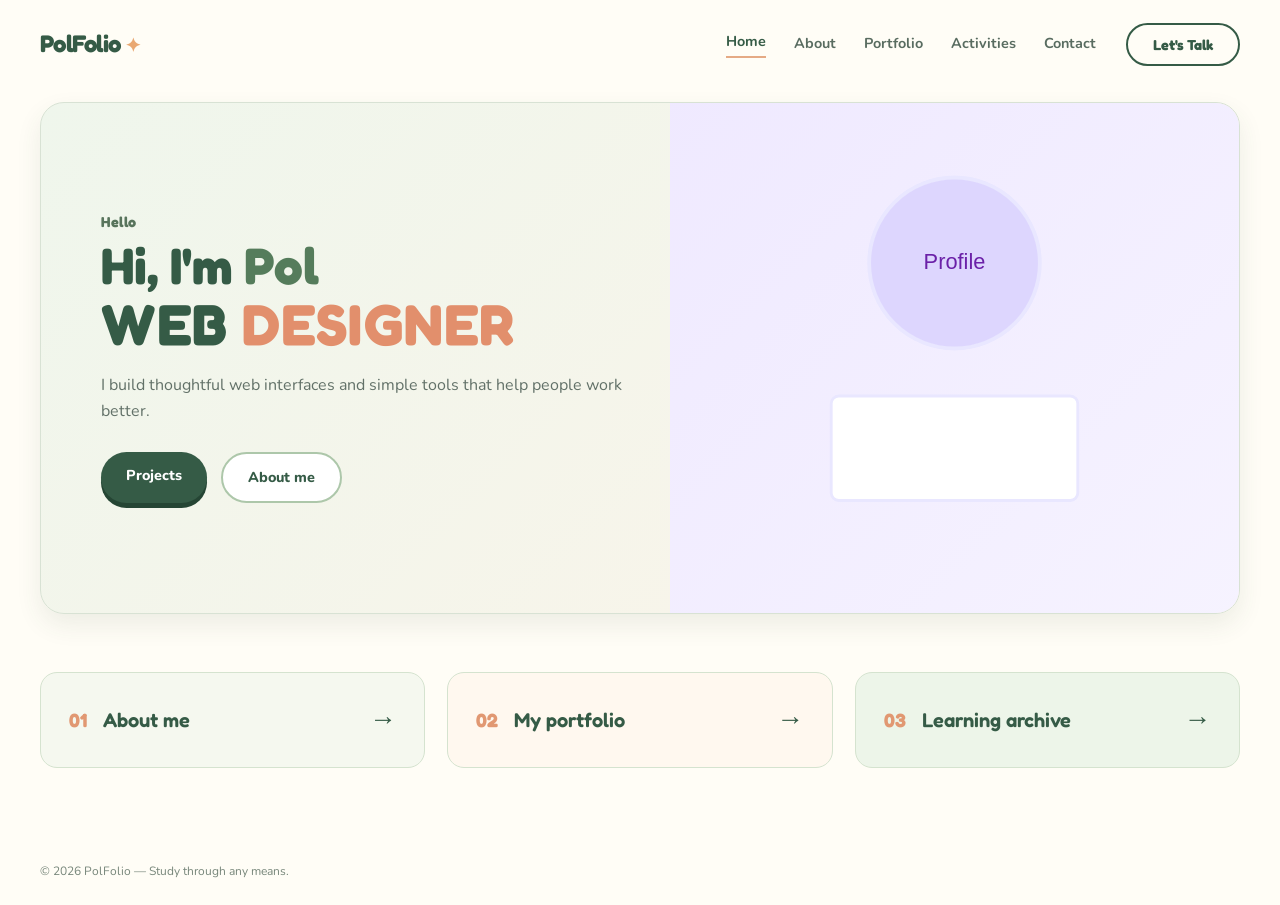
==== commit 31aa1e4b: "Update footers and email address" ====
--- a/index.html
+++ b/index.html
@@ -68,7 +68,7 @@
     </main>
     <footer class="site-footer">
       <div class="container">
-        <p>© <span id="year"></span> PolFolio — Built with care.</p>
+        <p>© <span id="year"></span> PolFolio — Study through any means.</p>
       </div>
     </footer>
     <script src="script.js" defer></script>
--- a/styles.css
+++ b/styles.css
@@ -220,17 +220,7 @@
   position: relative;
   padding-top: 18px;
 }
-.about-title::after {
-  content: "";
-  position: absolute;
-  left: 4px;
-  top: 115px;
-  width: 73px;
-  height: 12px;
-  border-radius: 50%;
-  background: #f4d4bd;
-  transform: rotate(-3deg);
-}
+
 .about-title h2 span {
   color: #df9977;
 }
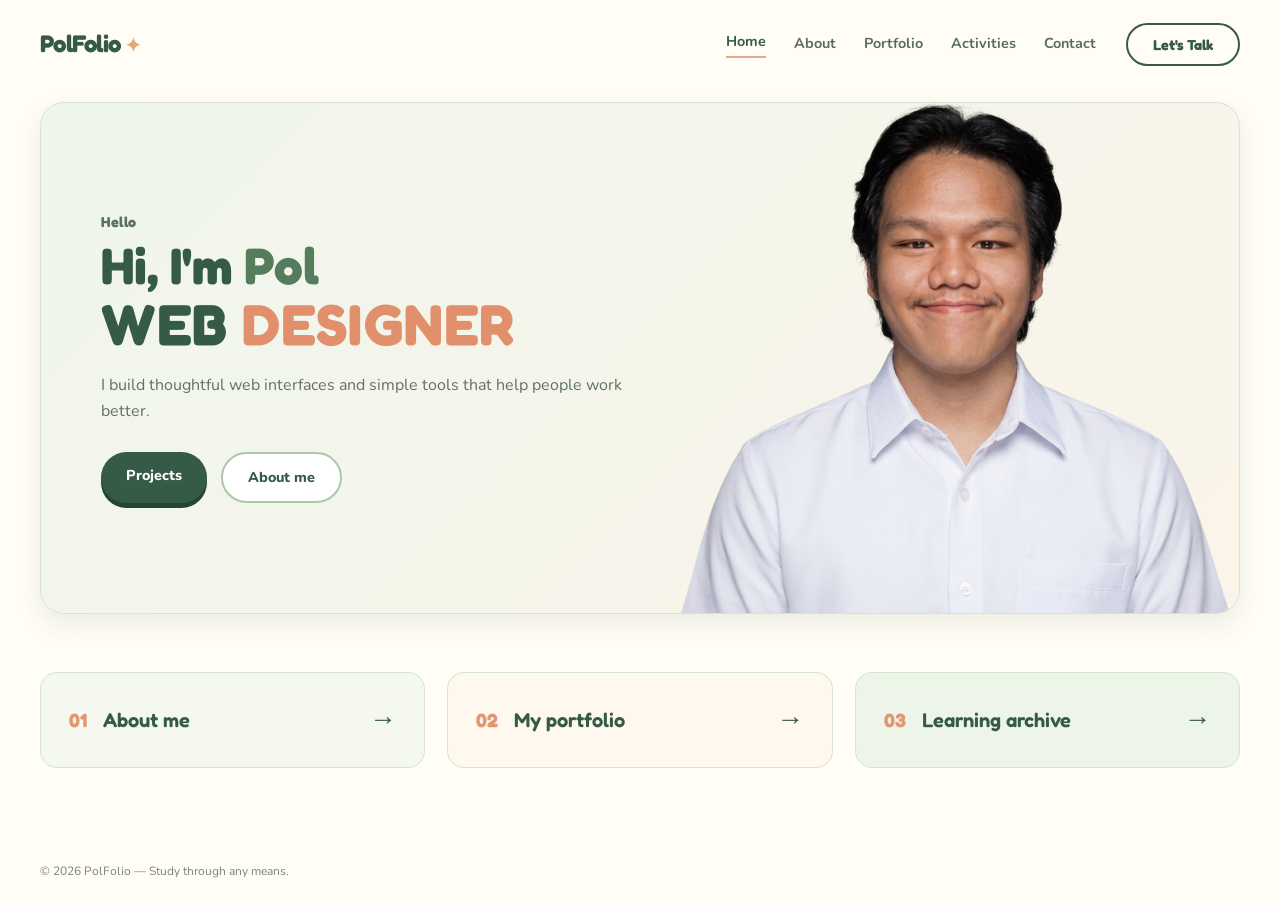
==== commit 0d438df0: "Add profile photo and Emerging Technologies quiz" ====
--- a/index.html
+++ b/index.html
@@ -49,11 +49,11 @@
             </div>
           </div>
           <div class="hero-right">
-            <img
-              class="hero-image"
-              src="assets/profile-placeholder.svg"
-              alt="Profile image placeholder"
-            />
+          <img
+            class="hero-image"
+            src="assets/samson_wanbywan.png"
+            alt="Samson Wanbywan"
+          />
           </div>
         </div>
       </section>
--- a/styles.css
+++ b/styles.css
@@ -372,7 +372,7 @@
 .activity-card img,
 .image-placeholder {
   width: 100%;
-  aspect-ratio: 4/3;
+  aspect-ratio: 3/4;
   display: block;
   object-fit: cover;
 }
@@ -506,14 +506,16 @@
 }
 dialog button {
   position: absolute;
-  top: -43px;
-  right: 0;
+  z-index: 1;
   border: 0;
   background: none;
   color: white;
   font-size: 2rem;
   cursor: pointer;
 }
+.dialog-close { top: -43px; right: 0; }
+.dialog-previous, .dialog-next { top: 50%; transform: translateY(-50%); padding: 4px 14px; background: rgb(34 54 39 / 0.7); border-radius: 50%; font-size: 2.5rem; line-height: 1; }
+.dialog-previous { left: 12px; }.dialog-next { right: 12px; }.dialog-count { position: absolute; bottom: -38px; left: 50%; transform: translateX(-50%); margin: 0; color: white; font-size: .8rem; }.photo-count { position: absolute; right: 10px; top: 10px; padding: 4px 8px; border-radius: 999px; background: rgb(41 71 48 / .8); color: white; font-size: .68rem; font-weight: 800; }.activity-card { position: relative; }
 .nav a.active {
   color: var(--forest);
 }
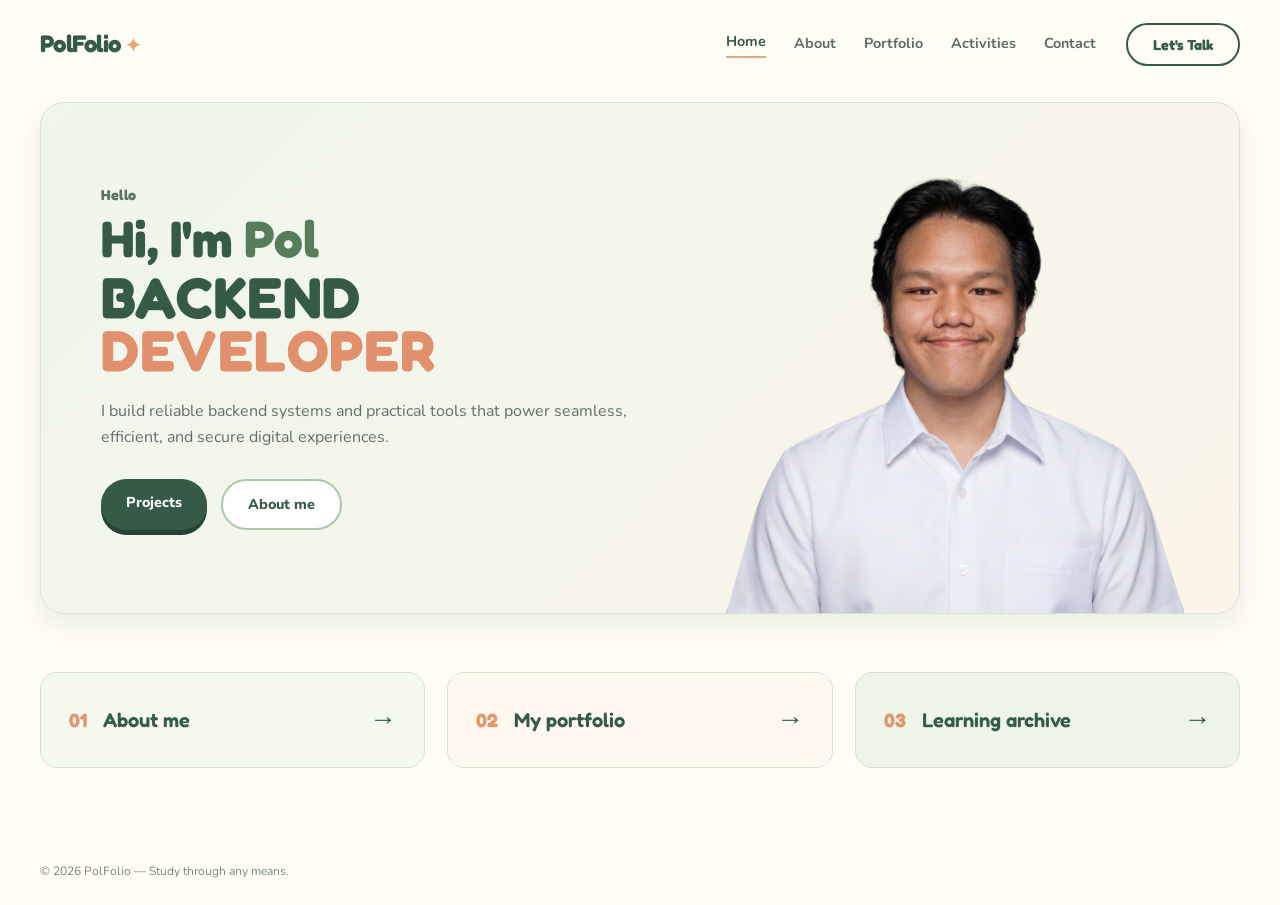
==== commit e1e6b417: "Updated about me and hero page" ====
--- a/index.html
+++ b/index.html
@@ -38,10 +38,9 @@
           <div class="hero-left">
             <p class="eyebrow">Hello</p>
             <h1 class="hero-title">Hi, I'm <strong>Pol</strong></h1>
-            <h2 class="role">WEB <span class="accent">DESIGNER</span></h2>
+            <h2 class="role">BACKEND <span class="accent">DEVELOPER</span></h2>
             <p class="lede">
-              I build thoughtful web interfaces and simple tools that help
-              people work better.
+              I build reliable backend systems and practical tools that power seamless, efficient, and secure digital experiences.
             </p>
             <div class="hero-cta">
               <a class="btn primary" href="portfolio.html">Projects</a
--- a/styles.css
+++ b/styles.css
@@ -185,10 +185,11 @@
 }
 .hero-image {
   display: block;
-  width: 100%;
-  height: 100%;
-  margin: 0;
-  object-fit: cover;
+  width: 88%;
+  height: calc(100% - 50px);
+  margin: 50px auto 0;
+  object-fit: contain;
+  object-position: center bottom;
   border: 0;
   border-radius: 0;
   box-shadow: none;
@@ -673,8 +674,10 @@
     height: 260px;
   }
   .hero-image {
-    width: 235px;
-    height: 235px;
+    width: 200px;
+    height: 200px;
+    margin: 25px auto 0;
+    transform: none;
   }
   .about {
     grid-template-columns: 1fr;
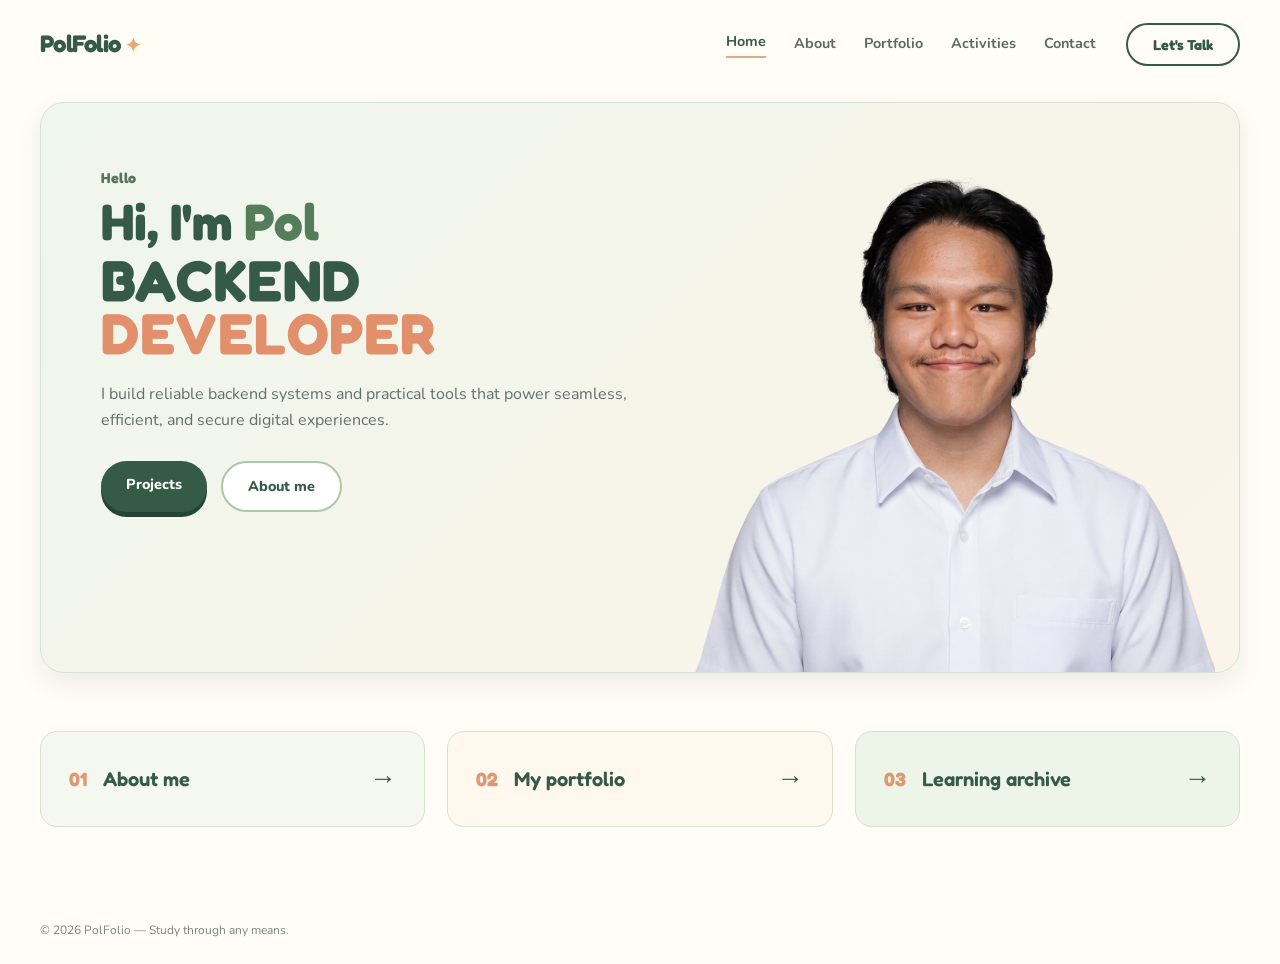
==== commit d702ffe4: "Added logo" ====
--- a/index.html
+++ b/index.html
@@ -11,6 +11,7 @@
       rel="stylesheet"
     />
     <link rel="stylesheet" href="styles.css" />
+    <link rel="icon" type="image/svg+xml" href="assets/polfolio_logo.svg">
   </head>
   <body>
     <header class="site-header">
--- a/styles.css
+++ b/styles.css
@@ -95,7 +95,7 @@
   min-height: 510px;
   display: grid;
   grid-template-columns: 1.05fr 0.95fr;
-  align-items: center;
+  align-items: stretch;
   overflow: hidden;
   border: 1px solid var(--line);
   border-radius: 24px;
@@ -175,8 +175,12 @@
   background: white;
 }
 .hero-right {
-  height: 510px;
-  align-self: stretch;
+  min-height: 0;
+  height: 100%;
+  align-self: auto;
+  display: flex;
+  align-items: flex-end;
+  justify-content: center;
   overflow: hidden;
 }
 .hero-right::before,
@@ -185,11 +189,13 @@
 }
 .hero-image {
   display: block;
-  width: 88%;
-  height: calc(100% - 50px);
-  margin: 50px auto 0;
+  width: auto;
+  max-width: 100%;
+  height: calc(100% - 48px);
+  margin: 0;
   object-fit: contain;
   object-position: center bottom;
+  transform: none;
   border: 0;
   border-radius: 0;
   box-shadow: none;
